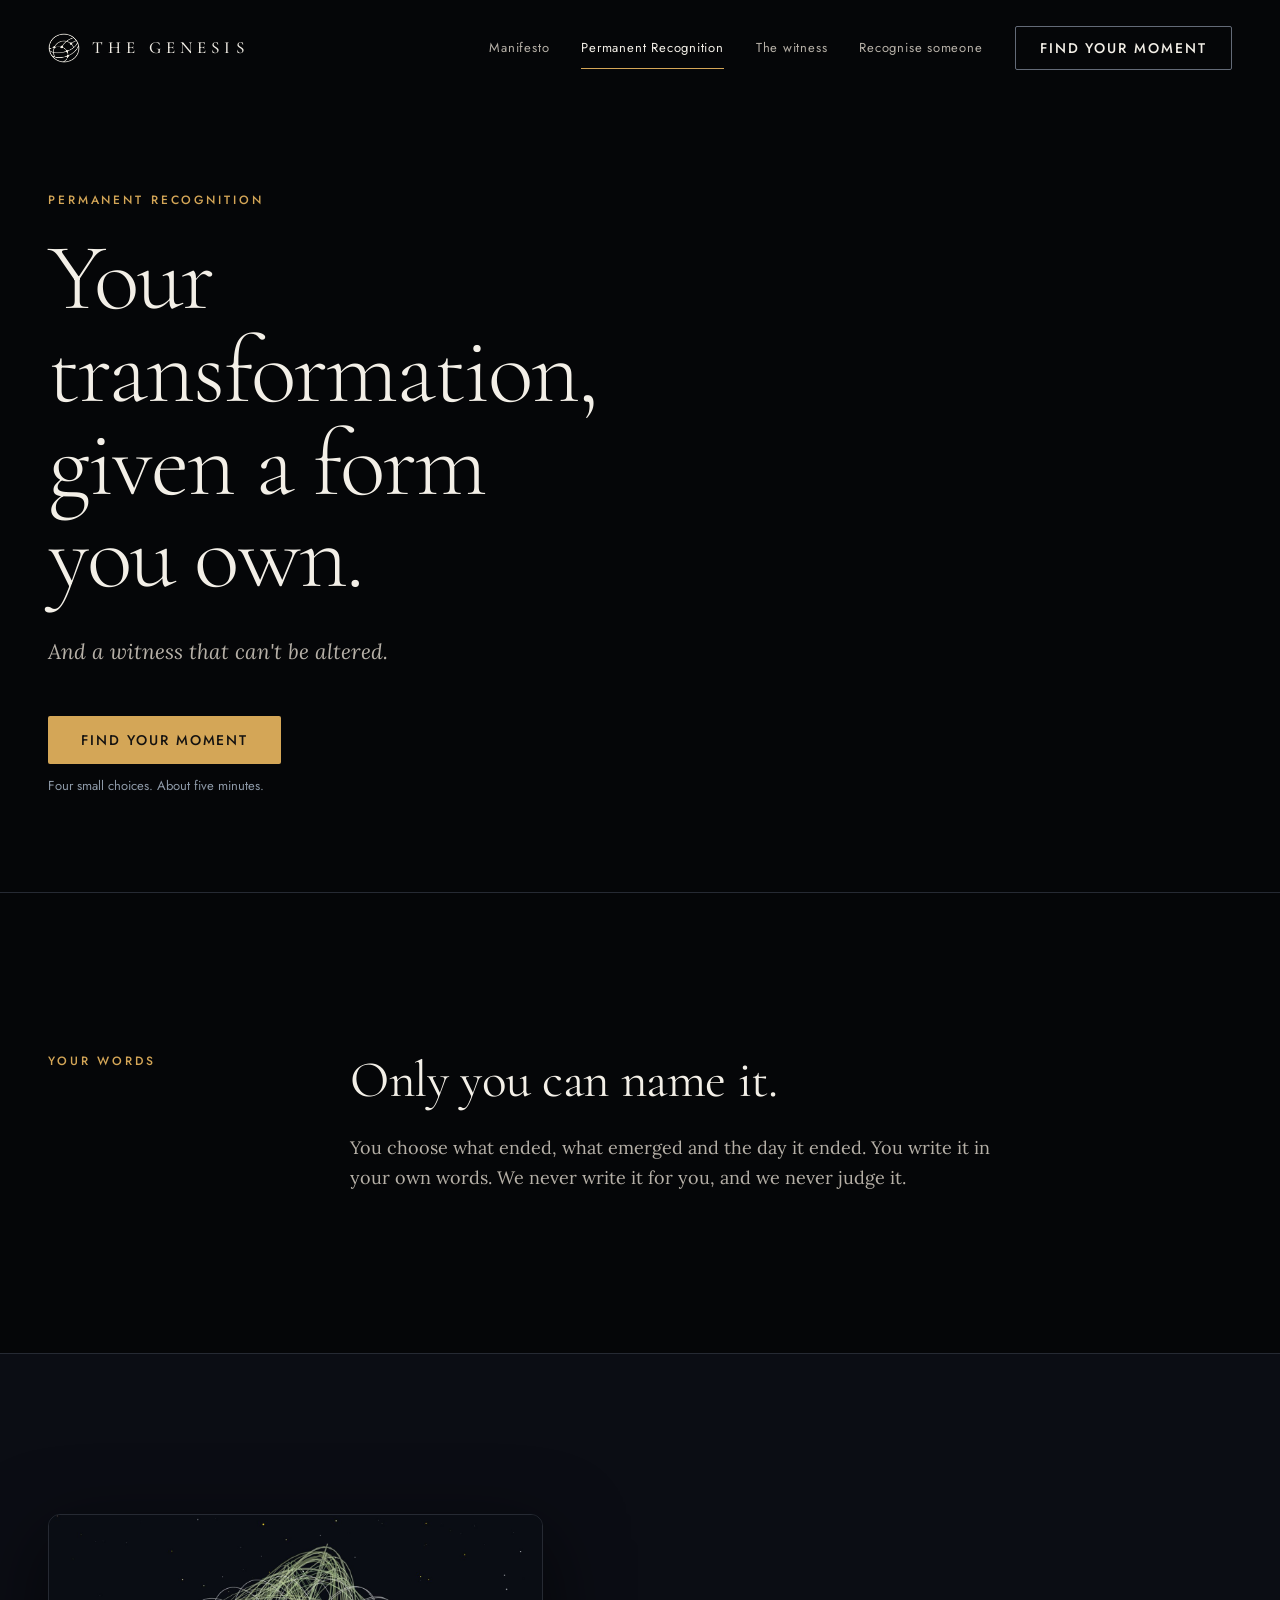
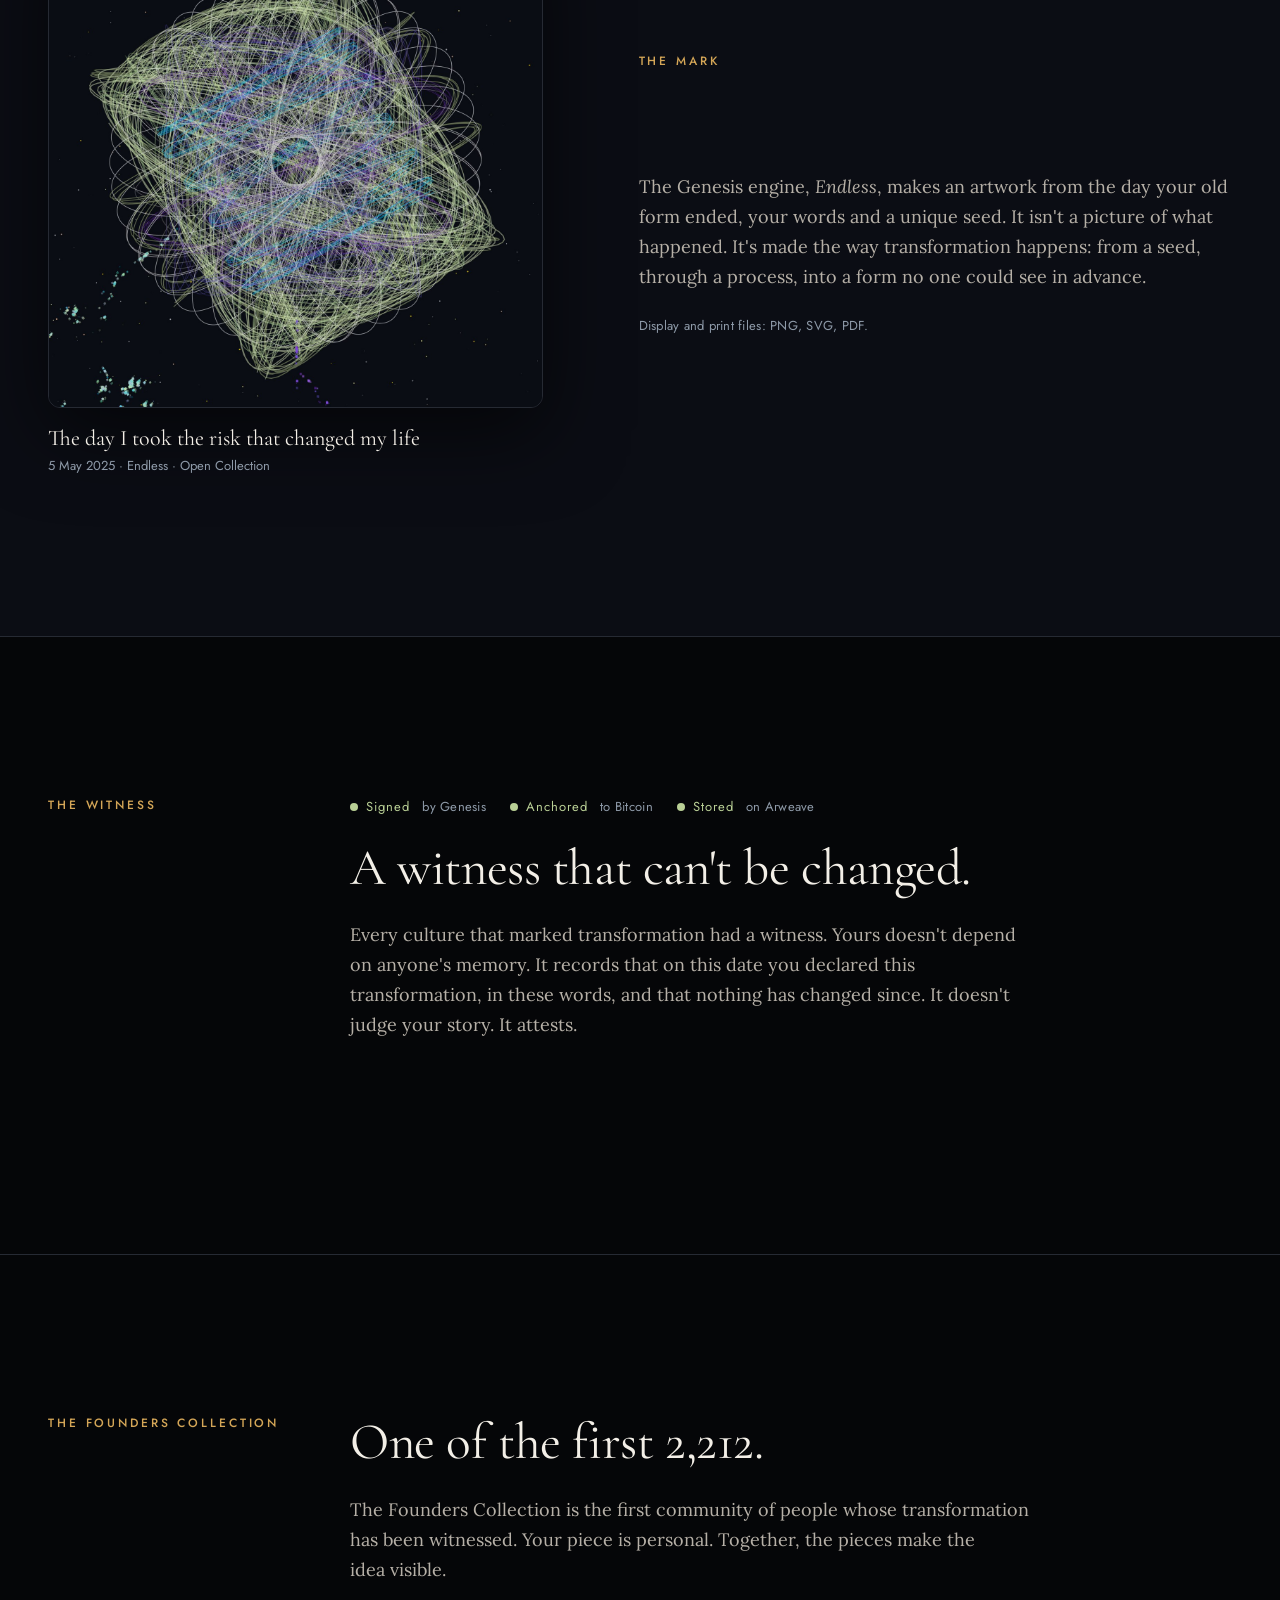
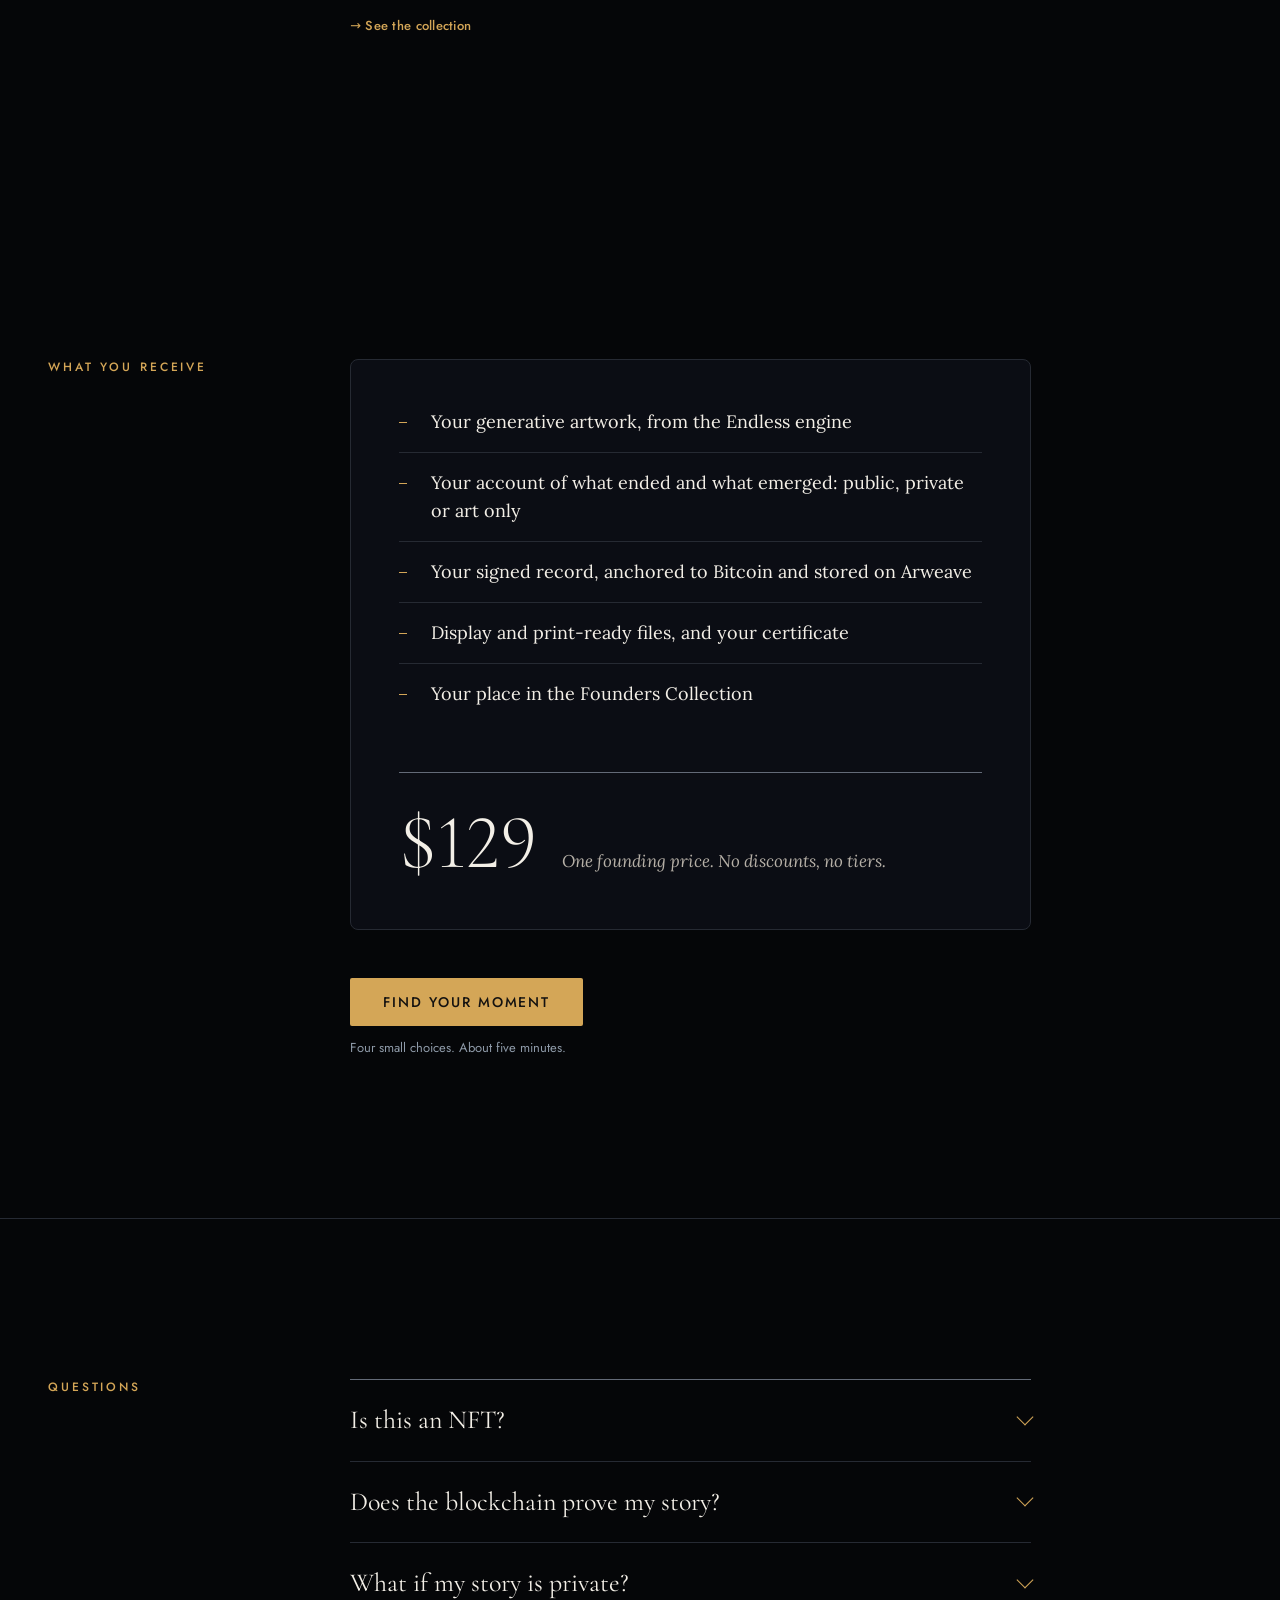
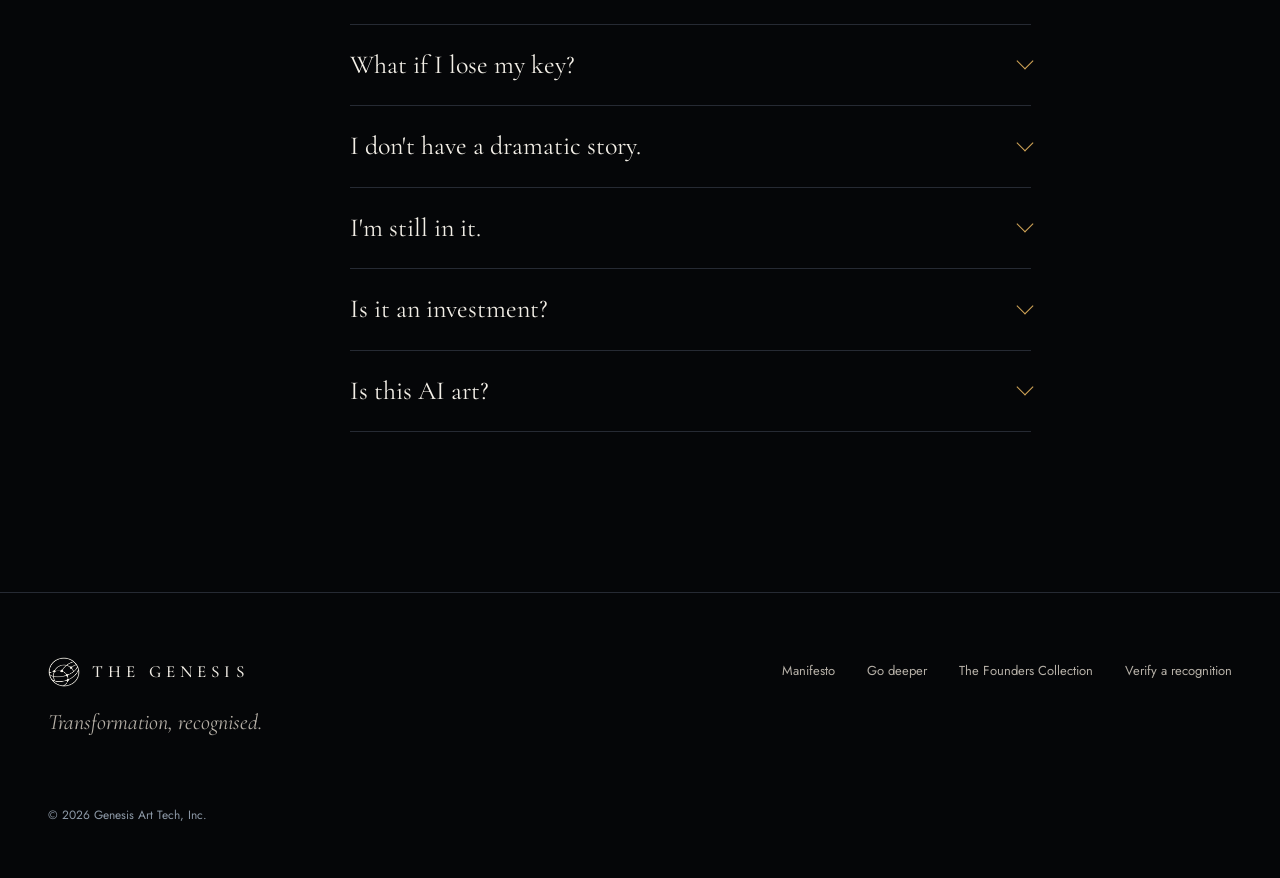
==== art-tech.html @ ff9ffb42 "Build THE GENESIS and Genesis Art Tech website Nine static pages on the existing design system: home" ====
<!doctype html>
<html lang="en-GB" data-theme="night">
<head>
<meta charset="utf-8">
<meta name="viewport" content="width=device-width, initial-scale=1">
<title>Permanent Recognition — Genesis Art Tech</title>
<meta name="description" content="Your transformation, given a form you own. And a witness that can't be altered.">
<link rel="icon" href="assets/genesis-emblem-brass.png">
<link rel="preconnect" href="https://fonts.googleapis.com">
<link rel="preconnect" href="https://fonts.gstatic.com" crossorigin>
<link rel="stylesheet" href="https://fonts.googleapis.com/css2?family=Cormorant+Garamond:ital,wght@0,300;0,400;0,500;1,300;1,400&amp;family=IBM+Plex+Mono:wght@400&amp;family=Jost:wght@400;500&amp;family=Lora:ital,wght@0,400;1,400&amp;display=swap">
<link rel="stylesheet" href="styles/tokens.css">
<link rel="stylesheet" href="styles/components.css">
<link rel="stylesheet" href="styles/site.css">
<script src="scripts/site.js" defer></script>
</head>
<body>
<a class="skip g-btn g-btn--quiet" href="#main">Skip to content</a>

<header class="site-head">
  <div class="wrap site-head__bar">
    <a class="brand" href="index.html" aria-label="THE GENESIS, home"><img class="g-emblem--light" src="assets/genesis-emblem-light.png" alt=""><img class="g-emblem--ink" src="assets/genesis-emblem-ink.png" alt=""><span>The Genesis</span></a>
    <button class="menu-btn" aria-expanded="false" aria-controls="nav"><span class="menu-btn__word">Menu</span><span class="menu-btn__lines" aria-hidden="true"></span></button>
    <nav class="nav" id="nav" aria-label="Main">
      <a class="nav__link" href="manifesto.html">Manifesto</a>
      <a class="nav__link" href="art-tech.html" aria-current="page">Permanent Recognition</a>
      <a class="nav__link" href="witness.html">The witness</a>
      <a class="nav__link" href="gift.html">Recognise someone</a>
      <a class="g-btn g-btn--quiet" href="begin.html">Find your moment</a>
    </nav>
  </div>
</header>

<main id="main">

  <section class="wrap page-open">
    <span class="g-eyebrow" data-reveal>Permanent Recognition</span>
    <h1 class="t-hero" style="max-width: 13ch; --d: 150ms" data-reveal>Your transformation, given a form you own.</h1>
    <p class="t-lede" data-reveal style="--d: 600ms">And a witness that can't be altered.</p>
    <div class="actions" data-reveal style="--d: 900ms">
      <div><a class="g-btn g-btn--primary" href="begin.html">Find your moment</a><span class="g-btn__note">Four small choices. About five minutes.</span></div>
    </div>
  </section>

  <!-- 1. Your words -->
  <section class="section--rule section--tall">
    <div class="wrap grid-12">
      <div class="col-label" data-reveal><span class="g-eyebrow">Your words</span></div>
      <div class="col-main-narrow stack" style="--stack: var(--space-5)">
        <h2 class="t-display-l" data-reveal>Only you can name it.</h2>
        <p class="t-body" data-reveal style="--d: 200ms">You choose what ended, what emerged and the day it ended. You write it in your own words. We never write it for you, and we never judge it.</p>
      </div>
    </div>
  </section>

  <!-- 2. The mark -->
  <section class="section--surface section--tall">
    <div class="wrap split">
      <figure class="g-art" data-reveal>
        <span class="g-art__frame"><img src="assets/endless-2620050a.jpg" width="1400" height="1400" loading="lazy" alt="Endless artwork for Recognition 2620050a: dense pale-green, cyan and violet filaments forming a rotated square around a small central ring"></span>
        <figcaption class="g-art__cap"><span class="g-art__title">The day I took the risk that changed my life</span>5 May 2025 · Endless · Open Collection</figcaption>
      </figure>
      <div class="stack" style="--stack: var(--space-5)">
        <span class="g-eyebrow" data-reveal>The mark</span>
        <h2 class="t-display-l" data-reveal>A seed becomes a form.</h2>
        <p class="t-body" data-reveal>The Genesis engine, <em>Endless</em>, makes an artwork from the day your old form ended, your words and a unique seed. It isn't a picture of what happened. It's made the way transformation happens: from a seed, through a process, into a form no one could see in advance.</p>
        <p class="t-caption" data-reveal>Display and print files: PNG, SVG, PDF.</p>
      </div>
    </div>
  </section>

  <!-- 3. The witness -->
  <section class="section--tall">
    <div class="wrap grid-12">
      <div class="col-label" data-reveal><span class="g-eyebrow">The witness</span></div>
      <div class="col-main-narrow stack" style="--stack: var(--space-5)">
        <div class="g-wstatus" role="list" data-reveal>
          <span class="g-wstatus__item" role="listitem">Signed<span class="g-wstatus__sub">by Genesis</span></span>
          <span class="g-wstatus__item" role="listitem">Anchored<span class="g-wstatus__sub">to Bitcoin</span></span>
          <span class="g-wstatus__item" role="listitem">Stored<span class="g-wstatus__sub">on Arweave</span></span>
        </div>
        <h2 class="t-display-l" data-reveal>A witness that can't be changed.</h2>
        <p class="t-body" data-reveal>Every culture that marked transformation had a witness. Yours doesn't depend on anyone's memory. It records that on this date you declared this transformation, in these words, and that nothing has changed since. It doesn't judge your story. It attests.</p>
        <p data-reveal><a class="g-btn g-btn--link" href="witness.html">How the witness works</a></p>
      </div>
    </div>
  </section>

  <!-- 4. The Founders Collection -->
  <section class="section--rule section--tall">
    <div class="wrap grid-12">
      <div class="col-label" data-reveal><span class="g-eyebrow">The Founders Collection</span></div>
      <div class="col-main-narrow stack" style="--stack: var(--space-5)">
        <h2 class="t-display-l" data-reveal>One of the first 2,212.</h2>
        <p class="t-body" data-reveal>The Founders Collection is the first community of people whose transformation has been witnessed. Your piece is personal. Together, the pieces make the idea visible.</p>
        <p data-reveal><a class="g-btn g-btn--link" href="collection.html">See the collection</a></p>
      </div>
    </div>
  </section>

  <!-- 5. What you receive -->
  <section class="section--tall" id="receive">
    <div class="wrap grid-12">
      <div class="col-label" data-reveal><span class="g-eyebrow">What you receive</span></div>
      <div class="col-main-narrow">
        <div class="receive" data-reveal>
          <ul>
            <li>Your generative artwork, from the Endless engine</li>
            <li>Your account of what ended and what emerged: public, private or art only</li>
            <li>Your signed record, anchored to Bitcoin and stored on Arweave</li>
            <li>Display and print-ready files, and your certificate</li>
            <li>Your place in the Founders Collection</li>
          </ul>
          <div class="price">
            <strong>$129</strong>
            <span>One founding price. No discounts, no tiers.</span>
          </div>
        </div>
        <div class="actions" style="margin-top: var(--space-7)" data-reveal>
          <div><a class="g-btn g-btn--primary" href="begin.html">Find your moment</a><span class="g-btn__note">Four small choices. About five minutes.</span></div>
        </div>
      </div>
    </div>
  </section>

  <!-- 6. Questions -->
  <section class="section--rule section--tall">
    <div class="wrap grid-12">
      <div class="col-label" data-reveal><span class="g-eyebrow">Questions</span></div>
      <div class="col-main-narrow faq" data-reveal>
        <details><summary>Is this an NFT?</summary><p>No. There's no token and nothing to trade. You own your artwork files and your record.</p></details>
        <details><summary>Does the blockchain prove my story?</summary><p>No. It proves that on this date you declared it, and that the record hasn't changed since. The story is yours.</p></details>
        <details><summary>What if my story is private?</summary><p>Keep it private. It's encrypted in your browser and only you hold the key. Or choose art only: share the form, keep the story.</p></details>
        <details><summary>What if I lose my key?</summary><p>We can't recover a private story. Keep your key safe.</p></details>
        <details><summary>I don't have a dramatic story.</summary><p>Most transformations are quiet: a decision, a conversation, letting go of a belief. Something just has to have ended.</p></details>
        <details><summary>I'm still in it.</summary><p>Then it may not be time yet. Genesis recognises what has already happened. Come back when you can see it.</p></details>
        <details><summary>Is it an investment?</summary><p>We make no investment claims. Its value is what it means to you.</p></details>
        <details><summary>Is this AI art?</summary><p>It's generated by the Genesis engine from your date, your words and a unique seed.</p></details>
      </div>
    </div>
  </section>

</main>

<footer class="site-foot">
  <div class="wrap">
    <div class="site-foot__top">
      <div>
        <a class="brand" href="index.html" aria-label="THE GENESIS, home"><img class="g-emblem--light" src="assets/genesis-emblem-light.png" alt=""><img class="g-emblem--ink" src="assets/genesis-emblem-ink.png" alt=""><span>The Genesis</span></a>
        <p class="site-foot__sig">Transformation, recognised.</p>
      </div>
      <nav class="site-foot__nav" aria-label="Footer">
        <a href="manifesto.html">Manifesto</a>
        <a href="deeper.html">Go deeper</a>
        <a href="collection.html">The Founders Collection</a>
        <a href="verify.html">Verify a recognition</a>
      </nav>
    </div>
    <p class="site-foot__legal">© 2026 Genesis Art Tech, Inc.</p>
  </div>
</footer>
</body>
</html>
---- styles/tokens.css ----
/* THE GENESIS — generated from tokens.json */
:root, [data-theme="night"] {
  --ground: #050608;
  --surface: #0B0D14;
  --surface-raised: #11151E;
  --ink: #F3EFE7;
  --ink-muted: #B6B0A7;
  --ink-faint: #8E9AA8;
  --brass: #D4A657;
  --brass-fill: #D4A657;
  --on-brass: #141210;
  --hairline: #262A33;
  --hairline-strong: #636A77;
  --focus: var(--brass);
  --witness-valid: #B9CF95;
  --witness-pending: #B6B0A7;
  --art-ground: #0A0D14;
  --art-verdant: #B9CF95;
  --art-cyan: #5FB4C9;
  --art-violet: #8C7FD6;
  --shadow-art: 0 24px 80px rgba(0, 0, 0, 0.6);
}
[data-theme="vellum"] {
  --ground: #F6F1E7;
  --surface: #FFFFFF;
  --surface-raised: #EFE7D8;
  --ink: #141210;
  --ink-muted: #5E574D;
  --ink-faint: #6B645A;
  --brass: #7A5C26;
  --brass-fill: #B88A42;
  --on-brass: #141210;
  --hairline: #E3D9C6;
  --hairline-strong: #877758;
  --focus: var(--brass);
  --witness-valid: #2F6B50;
  --witness-pending: #5E574D;
  --art-ground: #0A0D14;
  --art-verdant: #B9CF95;
  --art-cyan: #5FB4C9;
  --art-violet: #8C7FD6;
  --shadow-art: 0 24px 60px rgba(20, 18, 16, 0.22);
}
:root {
  --space-1: 4px;
  --space-2: 8px;
  --space-3: 12px;
  --space-4: 16px;
  --space-5: 24px;
  --space-6: 32px;
  --space-7: 48px;
  --space-8: 64px;
  --space-9: 96px;
  --space-10: 160px;
  --radius-xs: 2px;
  --radius-sm: 4px;
  --radius-md: 8px;
  --radius-lg: 12px;
  --radius-xl: 24px;
  --measure-turn: 18ch;
  --measure-text: 62ch;
  --font-display: "Cormorant Garamond", "Cormorant", Georgia, serif;
  --font-serif: Lora, Georgia, "Times New Roman", serif;
  --font-label: Jost, "Futura", "Century Gothic", system-ui, sans-serif;
  --font-mono: "IBM Plex Mono", ui-monospace, Menlo, Consolas, monospace;
}
.turn { font-family: var(--font-display); font-size: 64px; line-height: 68px; font-weight: 300; letter-spacing: -0.01em; }
.display-l { font-family: var(--font-display); font-size: 48px; line-height: 54px; font-weight: 400; }
.display-m { font-family: var(--font-display); font-size: 34px; line-height: 40px; font-weight: 400; }
.display-italic { font-family: var(--font-display); font-size: 28px; line-height: 36px; font-weight: 400; font-style: italic; }
.wordmark { font-family: var(--font-display); font-size: 28px; line-height: 32px; font-weight: 500; letter-spacing: 0.32em; }
.lede { font-family: var(--font-serif); font-size: 21px; line-height: 33px; font-weight: 400; font-style: italic; }
.body { font-family: var(--font-serif); font-size: 18px; line-height: 30px; font-weight: 400; }
.body-s { font-family: var(--font-serif); font-size: 15px; line-height: 24px; font-weight: 400; }
.eyebrow { font-family: var(--font-label); font-size: 12px; line-height: 16px; font-weight: 500; letter-spacing: 0.24em; }
.button { font-family: var(--font-label); font-size: 14px; line-height: 20px; font-weight: 500; letter-spacing: 0.14em; }
.caption { font-family: var(--font-label); font-size: 13px; line-height: 20px; font-weight: 400; letter-spacing: 0.02em; }
.record { font-family: var(--font-mono); font-size: 13px; line-height: 20px; font-weight: 400; }
---- styles/components.css ----
/* THE GENESIS components — every value comes from tokens.css */
body { margin: 0; background: var(--ground); color: var(--ink); font-family: var(--font-serif); }
.g-root { background: var(--ground); color: var(--ink); padding: var(--space-5); box-sizing: border-box; }
.g-root *, .g-root *::before, .g-root *::after { box-sizing: border-box; }
.g-root :focus-visible { outline: 2px solid var(--focus); outline-offset: 3px; }

/* Wordmark lockup */
.g-wordmark { display: inline-flex; flex-direction: column; align-items: center; gap: var(--space-4); color: var(--ink); text-decoration: none; }
.g-wordmark__name { font-family: var(--font-display); font-weight: 500; font-size: 28px; line-height: 32px; letter-spacing: 0.32em; text-transform: uppercase; margin-right: -0.32em; }
.g-wordmark__line { font-family: var(--font-label); font-size: 12px; line-height: 16px; letter-spacing: 0.24em; text-transform: uppercase; color: var(--ink-muted); }
.g-wordmark--inline { flex-direction: row; gap: var(--space-3); }
.g-wordmark--inline .g-wordmark__name { font-size: 18px; line-height: 24px; letter-spacing: 0.28em; }
.g-emblem { display: block; height: 72px; width: auto; }
.g-wordmark--inline .g-emblem { height: 28px; }
.g-emblem--ink { display: none; }
[data-theme="vellum"] .g-emblem--light { display: none; }
[data-theme="vellum"] .g-emblem--ink { display: block; }

/* Eyebrow */
.g-eyebrow { display: block; font-family: var(--font-label); font-weight: 500; font-size: 12px; line-height: 16px; letter-spacing: 0.24em; text-transform: uppercase; color: var(--brass); margin: 0 0 var(--space-2); }
.g-rule { display: block; width: 48px; height: 1px; border: 0; background: var(--brass); margin: var(--space-5) 0; }

/* Button */
.g-btn { display: inline-flex; align-items: center; justify-content: center; min-height: 48px; padding: 0 var(--space-6); border-radius: var(--radius-xs); font-family: var(--font-label); font-weight: 500; font-size: 14px; line-height: 20px; letter-spacing: 0.14em; text-transform: uppercase; text-decoration: none; cursor: pointer; border: 1px solid transparent; transition: background-color .3s ease-out, color .3s ease-out; }
.g-btn--primary { background: var(--brass-fill); color: var(--on-brass); }
.g-btn--primary:hover { background: var(--ink); color: var(--ground); }
.g-btn--quiet { background: transparent; color: var(--ink); border-color: var(--hairline-strong); }
.g-btn--quiet:hover { background: var(--surface-raised); }
.g-btn--link { background: none; border: 0; padding: 0; min-height: 0; color: var(--brass); letter-spacing: 0.02em; text-transform: none; font-family: var(--font-label); font-size: 13px; }
.g-btn--link::before { content: "\2192\00a0"; }
.g-btn[disabled] { opacity: .45; cursor: default; }
.g-btn__note { display: block; margin-top: var(--space-3); font-family: var(--font-label); font-size: 13px; line-height: 20px; color: var(--ink-faint); }

/* Turn screen */
.g-turn { padding: var(--space-9) 0; max-width: 960px; }
.g-turn__line { font-family: var(--font-display); font-weight: 300; font-size: 64px; line-height: 68px; letter-spacing: -0.01em; max-width: var(--measure-turn); margin: 0; color: var(--ink); }
.g-turn__line--soft { color: var(--ink-muted); }
.g-turn__lede { font-family: var(--font-serif); font-style: italic; font-size: 21px; line-height: 33px; color: var(--ink-muted); margin: var(--space-5) 0 0; max-width: var(--measure-text); }
.g-turn__deeper { margin-top: var(--space-6); }
@media (max-width: 640px) { .g-turn__line { font-size: 40px; line-height: 44px; } .g-turn { padding: var(--space-8) 0; } }

/* Choice chip */
.g-chips { display: flex; flex-wrap: wrap; gap: var(--space-3); }
.g-chip { display: inline-flex; align-items: center; min-height: 48px; padding: var(--space-3) var(--space-5); border: 1px solid var(--hairline-strong); border-radius: var(--radius-xs); background: var(--surface); color: var(--ink); font-family: var(--font-serif); font-size: 17px; line-height: 24px; cursor: pointer; text-align: left; transition: background-color .3s ease-out, border-color .3s ease-out; }
.g-chip:hover { background: var(--surface-raised); }
.g-chip[aria-pressed="true"] { border-color: var(--brass); background: var(--surface-raised); box-shadow: inset 0 0 0 1px var(--brass); }
.g-chip[aria-pressed="true"]::before { content: ""; width: 8px; height: 8px; border-radius: 50%; background: var(--brass); margin-right: var(--space-3); flex: none; }

/* Artwork frame */
.g-art { margin: 0; display: inline-block; }
.g-art__frame { display: block; background: var(--art-ground); border-radius: var(--radius-lg); box-shadow: var(--shadow-art); overflow: hidden; border: 1px solid var(--hairline); }
.g-art__frame img { display: block; width: 100%; height: auto; }
.g-art__cap { margin-top: var(--space-4); font-family: var(--font-label); font-size: 13px; line-height: 20px; color: var(--ink-faint); }
.g-art__title { display: block; font-family: var(--font-display); font-size: 22px; line-height: 28px; color: var(--ink); margin-bottom: var(--space-1); }

/* Recognition share card (always night) */
.g-rcard { width: 360px; padding: var(--space-6) var(--space-5); border: 1px solid var(--brass); border-radius: var(--radius-xl); background: var(--ground); color: var(--ink); text-align: center; }
.g-rcard__title { font-family: var(--font-display); font-size: 30px; line-height: 34px; font-weight: 400; margin: var(--space-2) 0 var(--space-3); }
.g-rcard__date { display: flex; align-items: center; gap: var(--space-3); justify-content: center; font-family: var(--font-label); font-size: 13px; letter-spacing: 0.2em; text-transform: uppercase; color: var(--brass); }
.g-rcard__date::before, .g-rcard__date::after { content: ""; width: 40px; height: 1px; background: var(--brass); }
.g-rcard .g-art__frame { margin: var(--space-5) auto var(--space-4); width: 240px; }
.g-rcard__note { font-family: var(--font-serif); font-style: italic; font-size: 15px; line-height: 22px; color: var(--ink-muted); margin: 0 0 var(--space-5); }
.g-rcard__sig { font-family: var(--font-display); font-weight: 500; font-size: 15px; letter-spacing: 0.32em; text-transform: uppercase; }
.g-rcard__line { font-family: var(--font-label); font-size: 11px; letter-spacing: 0.18em; text-transform: uppercase; color: var(--ink-faint); margin-top: var(--space-1); }

/* Witness status */
.g-wstatus { display: flex; flex-wrap: wrap; gap: var(--space-5); font-family: var(--font-label); font-size: 13px; line-height: 20px; letter-spacing: 0.08em; }
.g-wstatus__item { display: inline-flex; align-items: center; gap: var(--space-2); color: var(--witness-valid); }
.g-wstatus__item::before { content: ""; width: 8px; height: 8px; border-radius: 50%; background: currentColor; }
.g-wstatus__item--pending { color: var(--witness-pending); }
.g-wstatus__item--pending::before { background: transparent; box-shadow: inset 0 0 0 1.5px currentColor; }
.g-wstatus__sub { color: var(--ink-faint); letter-spacing: 0.02em; margin-left: var(--space-1); }

/* Witness record */
.g-wrecord { background: var(--surface); border: 1px solid var(--hairline); border-radius: var(--radius-md); padding: var(--space-5); max-width: 640px; }
.g-wrecord__row { display: grid; grid-template-columns: 180px 1fr; gap: var(--space-3); padding: var(--space-3) 0; border-top: 1px solid var(--hairline); }
.g-wrecord__row:first-of-type { border-top: 0; }
.g-wrecord dt { font-family: var(--font-label); font-size: 12px; line-height: 20px; letter-spacing: 0.16em; text-transform: uppercase; color: var(--ink-faint); }
.g-wrecord dd { margin: 0; font-family: var(--font-serif); font-size: 15px; line-height: 22px; color: var(--ink); }
.g-wrecord dd.g-mono { font-family: var(--font-mono); font-size: 13px; line-height: 20px; word-break: break-all; color: var(--ink-muted); }
.g-wrecord__foot { margin: var(--space-4) 0 0; font-family: var(--font-label); font-size: 13px; line-height: 20px; color: var(--ink-faint); }
@media (max-width: 560px) { .g-wrecord__row { grid-template-columns: 1fr; gap: var(--space-1); } }

/* Go-deeper card */
.g-deeper { background: var(--surface); border: 1px solid var(--hairline); border-radius: var(--radius-md); padding: var(--space-5); max-width: 420px; }
.g-deeper__num { font-family: var(--font-display); font-size: 28px; line-height: 32px; color: var(--brass); }
.g-deeper__title { font-family: var(--font-display); font-weight: 500; font-size: 26px; line-height: 32px; margin: var(--space-2) 0 var(--space-3); color: var(--ink); }
.g-deeper__body { font-family: var(--font-serif); font-size: 15px; line-height: 24px; color: var(--ink-muted); margin: 0; }
.g-deeper__src { margin: var(--space-4) 0 0; padding-top: var(--space-3); border-top: 1px solid var(--hairline); font-family: var(--font-label); font-size: 12px; line-height: 18px; letter-spacing: 0.04em; color: var(--ink-faint); }

@media (prefers-reduced-motion: reduce) { .g-root * { transition: none !important; animation: none !important; } }
---- styles/site.css ----
/* THE GENESIS — page layout shared by every page. Values come from tokens.css. */

:root {
  --wrap: 1280px;
  --gutter: var(--space-7);
  --fs-hero: clamp(46px, 7.4vw, 112px);
  --fs-turn: clamp(38px, 5vw, 72px);
  --fs-display-l: clamp(34px, 4vw, 56px);
  --fs-display-m: clamp(26px, 2.8vw, 38px);
  --ease-out: cubic-bezier(0.16, 1, 0.3, 1);
  --fade: 800ms;
  --scene: 600ms;
}
@media (max-width: 760px) { :root { --gutter: var(--space-4); } }

*, *::before, *::after { box-sizing: border-box; }
html { -webkit-text-size-adjust: 100%; scrollbar-color: var(--hairline-strong) var(--ground); }
body {
  margin: 0; min-height: 100dvh; overflow-x: hidden;
  background: var(--ground); color: var(--ink);
  font-family: var(--font-serif); font-size: 18px; line-height: 30px;
  -webkit-font-smoothing: antialiased; text-rendering: optimizeLegibility;
  transition: background-color var(--scene) ease-out, color var(--scene) ease-out;
}
::selection { background: var(--brass-fill); color: var(--on-brass); }
img { max-width: 100%; }
a { color: var(--brass); text-underline-offset: 0.2em; text-decoration-thickness: 1px; }
a:hover { color: var(--ink); }
:focus-visible { outline: 2px solid var(--focus); outline-offset: 3px; }
h1, h2, h3, p { margin: 0; }
h1, h2, h3, .balance { text-wrap: balance; }
p { text-wrap: pretty; }

.skip { position: absolute; left: var(--space-4); top: -100px; z-index: 30; }
.skip:focus { top: var(--space-4); }
.wrap { max-width: var(--wrap); margin: 0 auto; padding-inline: var(--gutter); }
.visually-hidden { position: absolute; width: 1px; height: 1px; overflow: hidden; clip: rect(0 0 0 0); white-space: nowrap; }

/* ---------- Type ---------- */
.t-hero { font-family: var(--font-display); font-weight: 300; font-size: var(--fs-hero); line-height: 0.98; letter-spacing: -0.02em; }
.t-turn { font-family: var(--font-display); font-weight: 300; font-size: var(--fs-turn); line-height: 1.04; letter-spacing: -0.012em; }
.t-display-l { font-family: var(--font-display); font-weight: 400; font-size: var(--fs-display-l); line-height: 1.08; letter-spacing: -0.008em; }
.t-display-m { font-family: var(--font-display); font-weight: 400; font-size: var(--fs-display-m); line-height: 1.18; }
.t-italic { font-style: italic; }
.t-lede { font-family: var(--font-serif); font-style: italic; font-size: 21px; line-height: 33px; color: var(--ink-muted); }
.t-body { font-size: 18px; line-height: 30px; color: var(--ink-muted); max-width: var(--measure-text); }
.t-body-s { font-size: 15px; line-height: 24px; color: var(--ink-muted); }
.t-caption { font-family: var(--font-label); font-size: 13px; line-height: 20px; letter-spacing: 0.02em; color: var(--ink-faint); }
.t-muted { color: var(--ink-muted); }
.t-faint { color: var(--ink-faint); }
.t-brass { color: var(--brass); }
.t-numeral { font-family: var(--font-display); font-size: 56px; line-height: 1; color: var(--brass); font-feature-settings: "lnum"; }
.measure-turn { max-width: 17ch; }
.measure-text { max-width: var(--measure-text); }
.stack > * + * { margin-top: var(--stack, var(--space-5)); }

/* ---------- Header ---------- */
.site-head { position: relative; z-index: 20; }
.site-head__bar { display: flex; align-items: center; justify-content: space-between; gap: var(--space-5); min-height: 96px; }
.brand { display: inline-flex; align-items: center; gap: var(--space-3); color: var(--ink); text-decoration: none; }
.brand img { height: 30px; width: auto; display: block; }
.brand span { font-family: var(--font-display); font-weight: 500; font-size: 17px; letter-spacing: 0.3em; text-transform: uppercase; }
.brand .g-emblem--ink { display: none; }
[data-theme="vellum"] .brand .g-emblem--light { display: none; }
[data-theme="vellum"] .brand .g-emblem--ink { display: block; }
.nav { display: flex; align-items: center; gap: var(--space-6); }
.nav__link { position: relative; white-space: nowrap; font-family: var(--font-label); font-size: 13px; letter-spacing: 0.06em; color: var(--ink-muted); text-decoration: none; padding-block: var(--space-2); }
.nav__link::after { content: ""; position: absolute; left: 0; right: 0; bottom: 2px; height: 1px; background: var(--brass); transform: scaleX(0); transform-origin: left; transition: transform 500ms var(--ease-out); }
.nav__link:hover { color: var(--ink); }
.nav__link:hover::after, .nav__link[aria-current="page"]::after { transform: scaleX(1); }
.nav__link[aria-current="page"] { color: var(--ink); }
.nav .g-btn { min-height: 44px; padding: 0 var(--space-5); white-space: nowrap; }
.menu-btn { display: none; align-items: center; gap: var(--space-3); min-height: 44px; padding: 0 var(--space-2); background: none; border: 0; color: var(--ink); font-family: var(--font-label); font-size: 12px; letter-spacing: 0.24em; text-transform: uppercase; cursor: pointer; }
.menu-btn__lines { position: relative; width: 22px; height: 9px; }
.menu-btn__lines::before, .menu-btn__lines::after { content: ""; position: absolute; left: 0; right: 0; height: 1px; background: currentColor; transition: transform 500ms var(--ease-out), top 500ms var(--ease-out); }
.menu-btn__lines::before { top: 0; }
.menu-btn__lines::after { top: 8px; }
.menu-open .menu-btn__lines::before { top: 4px; transform: rotate(45deg); }
.menu-open .menu-btn__lines::after { top: 4px; transform: rotate(-45deg); }

@media (max-width: 1100px) {
  .menu-btn { display: inline-flex; }
  .nav {
    position: fixed; inset: 0; z-index: -1; flex-direction: column; align-items: flex-start; justify-content: center; gap: var(--space-5);
    padding: var(--space-9) var(--gutter); background: var(--ground);
    opacity: 0; visibility: hidden; transition: opacity 500ms var(--ease-out), visibility 0s linear 500ms;
  }
  .menu-open .nav { opacity: 1; visibility: visible; transition: opacity 500ms var(--ease-out); }
  .nav__link { font-family: var(--font-display); font-size: clamp(30px, 8vw, 40px); line-height: 1.1; letter-spacing: 0; color: var(--ink); white-space: normal; }
  .nav > * { opacity: 0; transform: translateY(12px); transition: opacity 600ms var(--ease-out), transform 600ms var(--ease-out); }
  .menu-open .nav > * { opacity: 1; transform: none; }
  .menu-open .nav > :nth-child(2) { transition-delay: 60ms; }
  .menu-open .nav > :nth-child(3) { transition-delay: 120ms; }
  .menu-open .nav > :nth-child(4) { transition-delay: 180ms; }
  .menu-open .nav > :nth-child(5) { transition-delay: 240ms; }
  .nav .g-btn { margin-top: var(--space-5); }
  .menu-open { overflow: hidden; }
}

/* ---------- Footer ---------- */
.site-foot { border-top: 1px solid var(--hairline); padding-block: var(--space-8) var(--space-7); }
.site-foot__top { display: flex; flex-wrap: wrap; justify-content: space-between; gap: var(--space-7); }
.site-foot__sig { font-family: var(--font-display); font-style: italic; font-size: 22px; line-height: 28px; color: var(--ink-muted); margin-top: var(--space-3); }
.site-foot__nav { display: flex; flex-wrap: wrap; gap: var(--space-3) var(--space-6); align-items: flex-start; }
.site-foot__nav a { font-family: var(--font-label); font-size: 13px; line-height: 20px; color: var(--ink-muted); text-decoration: none; padding-block: var(--space-1); }
.site-foot__nav a:hover { color: var(--ink); }
.site-foot__legal { margin-top: var(--space-8); font-family: var(--font-label); font-size: 12px; color: var(--ink-faint); }

/* ---------- Sections ---------- */
.section { padding-block: var(--space-9); }
.section--rule { border-top: 1px solid var(--hairline); }
.section--surface { background: var(--surface); border-block: 1px solid var(--hairline); }
.section--tall { padding-block: var(--space-10); }
@media (max-width: 760px) { .section { padding-block: var(--space-8); } .section--tall { padding-block: var(--space-9); } }

.grid-12 { display: grid; grid-template-columns: repeat(12, minmax(0, 1fr)); column-gap: var(--space-5); }
.col-label { grid-column: 1 / span 3; }
.col-main { grid-column: 4 / span 9; min-width: 0; }
.col-main-narrow { grid-column: 4 / span 7; min-width: 0; }
@media (max-width: 860px) {
  .grid-12 { grid-template-columns: minmax(0, 1fr); row-gap: var(--space-5); }
  .col-label, .col-main, .col-main-narrow { grid-column: 1; }
}

.split { display: grid; grid-template-columns: minmax(0, 5fr) minmax(0, 6fr); gap: var(--space-9); align-items: center; }
.split--flip > :first-child { order: 2; }
@media (max-width: 900px) { .split { grid-template-columns: minmax(0, 1fr); gap: var(--space-7); } .split--flip > :first-child { order: 0; } }

/* Page opening for inner pages */
.page-open { padding-block: var(--space-9) var(--space-9); min-height: min(78dvh, 760px); display: flex; flex-direction: column; justify-content: center; }
.page-open .g-eyebrow { margin-bottom: var(--space-5); }
.page-open .t-lede { margin-top: var(--space-6); max-width: 40ch; }
.page-open .actions { margin-top: var(--space-7); }

.actions { display: flex; flex-wrap: wrap; align-items: flex-start; gap: var(--space-3); }

/* ---------- Home: the opening and the turns ---------- */
.opening { min-height: calc(100dvh - 96px); display: flex; flex-direction: column; justify-content: center; padding-block: var(--space-8) var(--space-9); }
.opening h1 { max-width: 12ch; }
.opening__answer { margin-top: var(--space-6); font-family: var(--font-display); font-weight: 300; font-style: italic; font-size: clamp(32px, 4.4vw, 64px); line-height: 1.06; color: var(--ink-muted); max-width: 16ch; }
.opening__cue { display: flex; align-items: center; gap: var(--space-4); margin-top: var(--space-9); }
.opening__cue span:first-child { width: 1px; height: 56px; background: var(--brass); transform-origin: top; }
.js .opening__cue span:first-child { animation: cue 2.8s var(--ease-out) 2.4s infinite; }
@keyframes cue { 0% { transform: scaleY(0); } 45% { transform: scaleY(1); transform-origin: top; } 55% { transform-origin: bottom; } 100% { transform: scaleY(0); transform-origin: bottom; } }

.turn { min-height: 86dvh; display: grid; align-items: center; padding-block: var(--space-9); }
.turn__label { align-self: start; padding-top: var(--space-2); }
.turn__label .g-eyebrow { margin-top: var(--space-3); }
.turn__lede { margin-top: var(--space-6); }
.turn__deeper { margin-top: var(--space-6); }
.turn__after { margin-top: var(--space-10); max-width: 26ch; color: var(--ink-muted); }
@media (max-width: 860px) { .turn { min-height: 0; padding-block: var(--space-9); } }

.between { min-height: 70dvh; display: grid; align-items: center; }
.between p { font-family: var(--font-display); font-weight: 400; font-size: var(--fs-display-l); line-height: 1.15; max-width: 24ch; }
.between .fades { color: var(--ink-faint); }

.marks { display: grid; grid-template-columns: repeat(3, minmax(0, 1fr)); border-top: 1px solid var(--hairline-strong); margin-top: var(--space-8); }
.marks > div { padding: var(--space-6) var(--space-6) 0 0; }
.marks > div + div { padding-left: var(--space-6); border-left: 1px solid var(--hairline); }
.marks h3 { font-family: var(--font-display); font-weight: 400; font-size: 40px; line-height: 1.05; }
.marks p { margin-top: var(--space-3); font-size: 16px; line-height: 26px; color: var(--ink-muted); max-width: 28ch; }
@media (max-width: 760px) {
  .marks { grid-template-columns: minmax(0, 1fr); }
  .marks > div + div { padding-left: 0; border-left: 0; border-top: 1px solid var(--hairline); margin-top: var(--space-6); }
}
.insight-close { display: flex; flex-wrap: wrap; align-items: baseline; justify-content: space-between; gap: var(--space-5); margin-top: var(--space-8); }
.insight-close p { font-family: var(--font-display); font-style: italic; font-size: clamp(28px, 3vw, 42px); line-height: 1.15; color: var(--brass); max-width: 24ch; }

.word { font-family: var(--font-display); font-weight: 300; font-style: italic; font-size: clamp(56px, 9vw, 136px); line-height: 0.95; letter-spacing: -0.02em; margin-top: var(--space-5); }
.word-pair { display: flex; flex-wrap: wrap; gap: var(--space-7); margin-top: var(--space-7); padding-top: var(--space-5); border-top: 1px solid var(--hairline); max-width: 640px; }
.word-pair span { display: block; }
.word-pair .w { font-family: var(--font-display); font-style: italic; font-size: 28px; line-height: 1.2; color: var(--ink); }
.word-pair .l { margin-top: var(--space-1); font-family: var(--font-label); font-size: 12px; letter-spacing: 0.2em; text-transform: uppercase; color: var(--ink-faint); }

.handoff { min-height: 92dvh; display: flex; flex-direction: column; align-items: center; justify-content: center; text-align: center; gap: var(--space-7); padding-block: var(--space-9); }
.handoff img { width: 88px; height: auto; display: block; }
.handoff .g-btn--primary { min-height: 56px; padding: 0 var(--space-7); }

/* The thread: one brass line drawn down the page as you scroll the turns */
.thread { display: none; }
@supports (animation-timeline: scroll()) {
  .thread { display: block; position: fixed; left: calc(var(--space-5) - 1px); top: 0; bottom: 0; width: 1px; background: var(--brass); transform-origin: top; transform: scaleY(0); pointer-events: none; z-index: 5; opacity: 0.7; animation: thread linear both; animation-timeline: scroll(root); }
  @keyframes thread { to { transform: scaleY(1); } }
  @media (max-width: 760px) { .thread { left: var(--space-2); } }
}

/* ---------- Artwork ---------- */
.art-hold { position: relative; }
.art-hold .g-art { display: block; width: 100%; }
.g-art__frame img { aspect-ratio: 1; object-fit: cover; }

/* ---------- Offering blocks ---------- */
.receive { background: var(--surface); border: 1px solid var(--hairline); border-radius: var(--radius-md); padding: var(--space-7); }
.receive ul { list-style: none; margin: 0; padding: 0; }
.receive li { display: grid; grid-template-columns: var(--space-6) 1fr; padding-block: var(--space-4); border-top: 1px solid var(--hairline); font-size: 18px; line-height: 28px; }
.receive li:first-child { border-top: 0; padding-top: 0; }
.receive li::before { content: ""; width: 8px; height: 1px; margin-top: 14px; background: var(--brass); }
.price { display: flex; flex-wrap: wrap; align-items: baseline; gap: var(--space-3) var(--space-5); margin-top: var(--space-7); padding-top: var(--space-6); border-top: 1px solid var(--hairline-strong); }
.price strong { font-family: var(--font-display); font-weight: 300; font-size: clamp(56px, 6vw, 84px); line-height: 1; font-feature-settings: "lnum"; }
.price span { font-family: var(--font-serif); font-style: italic; font-size: 17px; color: var(--ink-muted); }
@media (max-width: 760px) { .receive { padding: var(--space-5); } }

.faq { border-top: 1px solid var(--hairline-strong); }
.faq details { border-bottom: 1px solid var(--hairline); }
.faq summary { display: flex; justify-content: space-between; align-items: center; gap: var(--space-5); padding-block: var(--space-5); cursor: pointer; list-style: none; font-family: var(--font-display); font-size: 26px; line-height: 1.25; }
.faq summary::-webkit-details-marker { display: none; }
.faq summary::after { content: ""; flex: none; width: 12px; height: 12px; border-right: 1px solid var(--brass); border-bottom: 1px solid var(--brass); transform: translateY(-4px) rotate(45deg); transition: transform 500ms var(--ease-out); }
.faq details[open] summary::after { transform: translateY(2px) rotate(-135deg); }
.faq details p { padding-bottom: var(--space-5); max-width: 60ch; font-size: 17px; line-height: 28px; color: var(--ink-muted); }

/* ---------- Witness detail ---------- */
.proofs { border-top: 1px solid var(--hairline-strong); }
.proof { display: grid; grid-template-columns: minmax(0, 3fr) minmax(0, 9fr); gap: var(--space-5); padding-block: var(--space-7); border-bottom: 1px solid var(--hairline); }
.proof__name { font-family: var(--font-label); font-size: 13px; letter-spacing: 0.08em; }
.proof__name .g-wstatus__sub { display: block; margin: var(--space-2) 0 0; }
.proof__plain { font-family: var(--font-display); font-size: var(--fs-display-m); line-height: 1.2; max-width: 30ch; }
.proof__facts { display: grid; grid-template-columns: 1fr 1fr; gap: var(--space-5); margin-top: var(--space-5); max-width: 720px; }
.proof__facts dt { font-family: var(--font-label); font-size: 12px; letter-spacing: 0.16em; text-transform: uppercase; color: var(--ink-faint); }
.proof__facts dd { margin: var(--space-2) 0 0; font-size: 16px; line-height: 26px; color: var(--ink-muted); }
@media (max-width: 760px) { .proof, .proof__facts { grid-template-columns: minmax(0, 1fr); } }

.does { display: grid; grid-template-columns: 1fr 1fr; gap: 0; border-top: 1px solid var(--hairline-strong); }
.does > div { padding: var(--space-6) var(--space-6) 0 0; }
.does > div + div { padding-left: var(--space-6); border-left: 1px solid var(--hairline); }
.does h2 { font-family: var(--font-label); font-weight: 500; font-size: 12px; letter-spacing: 0.24em; text-transform: uppercase; color: var(--ink-faint); }
.does p { margin-top: var(--space-3); font-family: var(--font-display); font-size: var(--fs-display-m); line-height: 1.22; }
@media (max-width: 760px) { .does { grid-template-columns: minmax(0, 1fr); } .does > div + div { padding-left: 0; border-left: 0; margin-top: var(--space-6); border-top: 1px solid var(--hairline); } }

/* ---------- Go deeper ---------- */
.deeper-grid { display: grid; grid-template-columns: repeat(2, minmax(0, 1fr)); gap: var(--space-5); }
.deeper-grid .g-deeper { max-width: none; padding: var(--space-7); display: flex; flex-direction: column; scroll-margin-top: var(--space-7); }
.deeper-grid .g-deeper__title { font-size: 32px; line-height: 1.15; margin-top: var(--space-5); }
.deeper-grid .g-deeper__body { font-size: 17px; line-height: 28px; flex: 1; }
.deeper-grid .g-deeper__close { margin-top: var(--space-5); font-family: var(--font-display); font-style: italic; font-size: 20px; color: var(--ink); }
.deeper-grid .g-deeper:target { border-color: var(--brass); }
@media (max-width: 860px) { .deeper-grid { grid-template-columns: minmax(0, 1fr); } .deeper-grid .g-deeper { padding: var(--space-5); } }

/* ---------- Manifesto ---------- */
.manifesto { max-width: 760px; }
.manifesto h1 { max-width: 18ch; }
.manifesto .prose { margin-top: var(--space-8); }
.manifesto .prose p { font-size: 20px; line-height: 34px; color: var(--ink); }
.manifesto .prose p + p { margin-top: var(--space-5); }
.manifesto .prose .turnline { font-family: var(--font-display); font-size: var(--fs-display-m); line-height: 1.2; margin-top: var(--space-7); }
.beliefs { list-style: none; margin: var(--space-6) 0 0; padding: 0; counter-reset: b; border-top: 1px solid var(--hairline-strong); }
.beliefs li { counter-increment: b; display: grid; grid-template-columns: 72px 1fr; gap: var(--space-4); padding-block: var(--space-5); border-bottom: 1px solid var(--hairline); font-family: var(--font-display); font-size: 28px; line-height: 1.25; }
.beliefs li::before { content: counter(b); font-family: var(--font-display); font-size: 34px; line-height: 1.1; color: var(--brass); font-feature-settings: "lnum"; }
@media (max-width: 560px) { .beliefs li { grid-template-columns: 44px 1fr; font-size: 24px; } }
.purpose { display: grid; grid-template-columns: 1fr 1fr; gap: var(--space-7); margin-top: var(--space-8); }
.purpose h3 { font-family: var(--font-label); font-weight: 500; font-size: 12px; letter-spacing: 0.24em; text-transform: uppercase; color: var(--brass); }
.purpose p { margin-top: var(--space-3); font-size: 18px; line-height: 30px; }
@media (max-width: 760px) { .purpose { grid-template-columns: minmax(0, 1fr); } }
.signoff { margin-top: var(--space-9); padding-top: var(--space-7); border-top: 1px solid var(--hairline-strong); display: flex; flex-wrap: wrap; align-items: center; justify-content: space-between; gap: var(--space-6); }

/* ---------- Collection ---------- */
.collection-grid { display: grid; grid-template-columns: repeat(3, minmax(0, 1fr)); gap: var(--space-8) var(--space-6); }
.collection-grid .g-art { display: block; }
.collection-grid .is-first { grid-column: span 2; }
.collection-open { border: 1px solid var(--hairline); border-radius: var(--radius-lg); display: flex; flex-direction: column; justify-content: flex-end; padding: var(--space-6); aspect-ratio: 1; }
@media (max-width: 860px) { .collection-grid { grid-template-columns: minmax(0, 1fr); } .collection-grid .is-first { grid-column: auto; } .collection-open { aspect-ratio: auto; min-height: 240px; } }

/* ---------- Gift ---------- */
.invite-card { background: var(--surface); border: 1px solid var(--hairline-strong); border-radius: var(--radius-md); padding: var(--space-8) var(--space-7); text-align: center; max-width: 460px; margin-inline: auto; }
.invite-card img { width: 48px; height: auto; margin: 0 auto var(--space-6); display: block; }
.invite-card p { font-family: var(--font-display); font-style: italic; font-size: 26px; line-height: 1.3; }
.invite-card p + p { margin-top: var(--space-4); color: var(--ink-muted); }
.invite-card .g-rule { margin: var(--space-6) auto; }
.packs { display: flex; flex-wrap: wrap; gap: var(--space-3); margin-top: var(--space-6); }
.packs span { display: inline-flex; flex-direction: column; min-width: 120px; padding: var(--space-4) var(--space-5); border: 1px solid var(--hairline-strong); border-radius: var(--radius-xs); }
.packs strong { font-family: var(--font-display); font-weight: 400; font-size: 36px; line-height: 1; font-feature-settings: "lnum"; }
.packs em { margin-top: var(--space-2); font-family: var(--font-label); font-style: normal; font-size: 12px; letter-spacing: 0.16em; text-transform: uppercase; color: var(--ink-faint); }

.form { display: grid; gap: var(--space-5); max-width: 560px; }
.field label { display: block; font-family: var(--font-label); font-size: 12px; font-weight: 500; letter-spacing: 0.16em; text-transform: uppercase; color: var(--ink-muted); margin-bottom: var(--space-2); }
.field input, .field select, .field textarea {
  width: 100%; min-height: 48px; padding: var(--space-3) var(--space-4);
  background: var(--surface); color: var(--ink); border: 1px solid var(--hairline-strong); border-radius: var(--radius-xs);
  font-family: var(--font-serif); font-size: 17px; line-height: 24px; caret-color: var(--brass);
  transition: border-color 300ms ease-out;
}
.field textarea { min-height: 160px; resize: vertical; }
.field input:focus, .field select:focus, .field textarea:focus { outline: none; border-color: var(--brass); box-shadow: inset 0 0 0 1px var(--brass); }
.field__hint { margin-top: var(--space-2); font-family: var(--font-label); font-size: 13px; color: var(--ink-faint); }
.form__status { font-family: var(--font-serif); font-style: italic; color: var(--ink-muted); min-height: 30px; }

/* ---------- Verify ---------- */
.verify-head { display: grid; grid-template-columns: minmax(0, 5fr) minmax(0, 7fr); gap: var(--space-8); align-items: end; }
.verify-head h1 { margin-top: var(--space-3); }
.verify-meta { display: flex; flex-wrap: wrap; gap: var(--space-2) var(--space-5); margin-top: var(--space-5); font-family: var(--font-label); font-size: 13px; letter-spacing: 0.08em; color: var(--ink-muted); }
.verify-meta span:first-child { color: var(--brass); }
.verify-body { display: grid; grid-template-columns: minmax(0, 5fr) minmax(0, 7fr); gap: var(--space-8); margin-top: var(--space-8); }
.verify-body .g-wrecord { max-width: none; }
.sample-note { display: inline-block; padding: var(--space-1) var(--space-3); border: 1px solid var(--hairline-strong); border-radius: var(--radius-xs); font-family: var(--font-label); font-size: 12px; letter-spacing: 0.08em; color: var(--ink-muted); }
@media (max-width: 900px) { .verify-head, .verify-body { grid-template-columns: minmax(0, 1fr); gap: var(--space-7); } }

/* ---------- Reveal on scroll ---------- */
.js [data-reveal] { opacity: 0; transform: translateY(10px); filter: blur(4px); transition: opacity var(--fade) var(--ease-out), transform var(--fade) var(--ease-out), filter var(--fade) var(--ease-out); transition-delay: var(--d, 0ms); }
.js [data-reveal].is-in { opacity: 1; transform: none; filter: none; }
.js .opening [data-reveal] { transition-duration: 1200ms; }

@media (prefers-reduced-motion: reduce) {
  *, *::before, *::after { animation: none !important; transition: none !important; }
  .js [data-reveal] { opacity: 1; transform: none; filter: none; }
  .thread { display: none !important; }
}
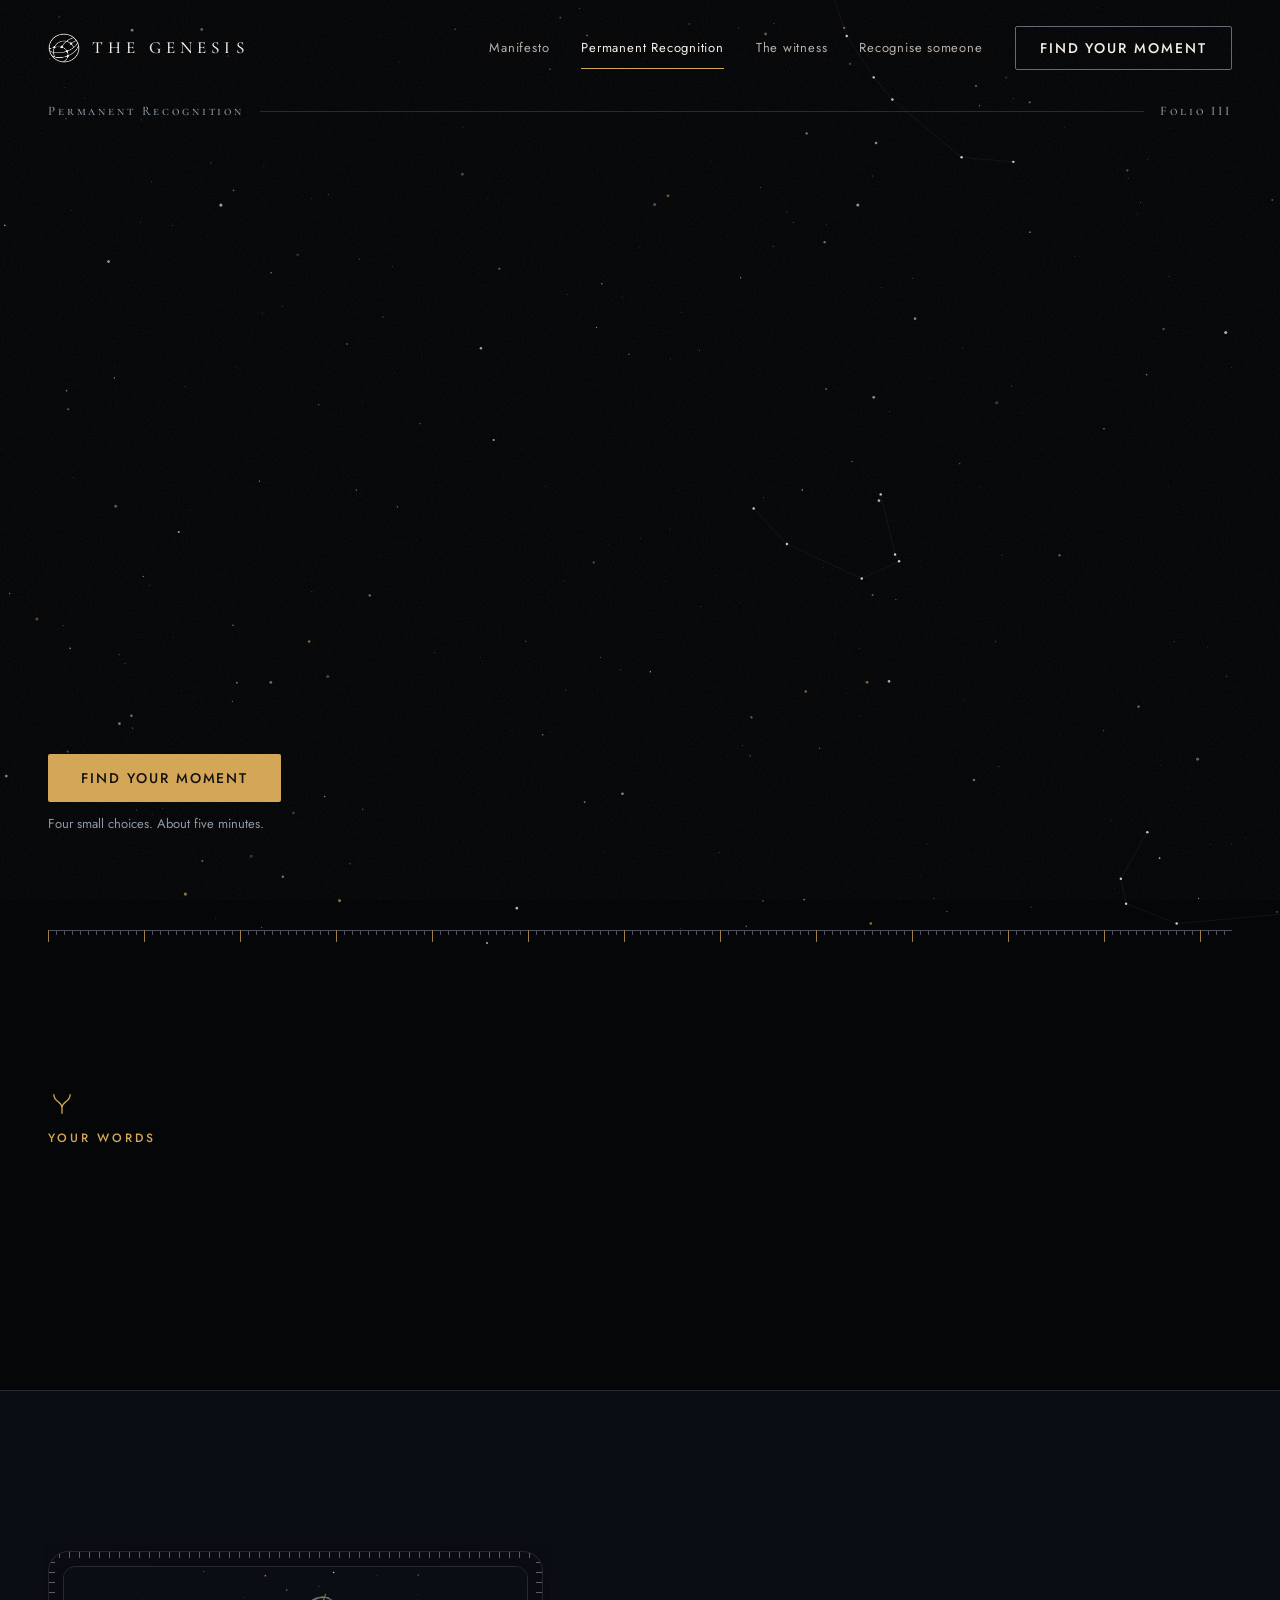
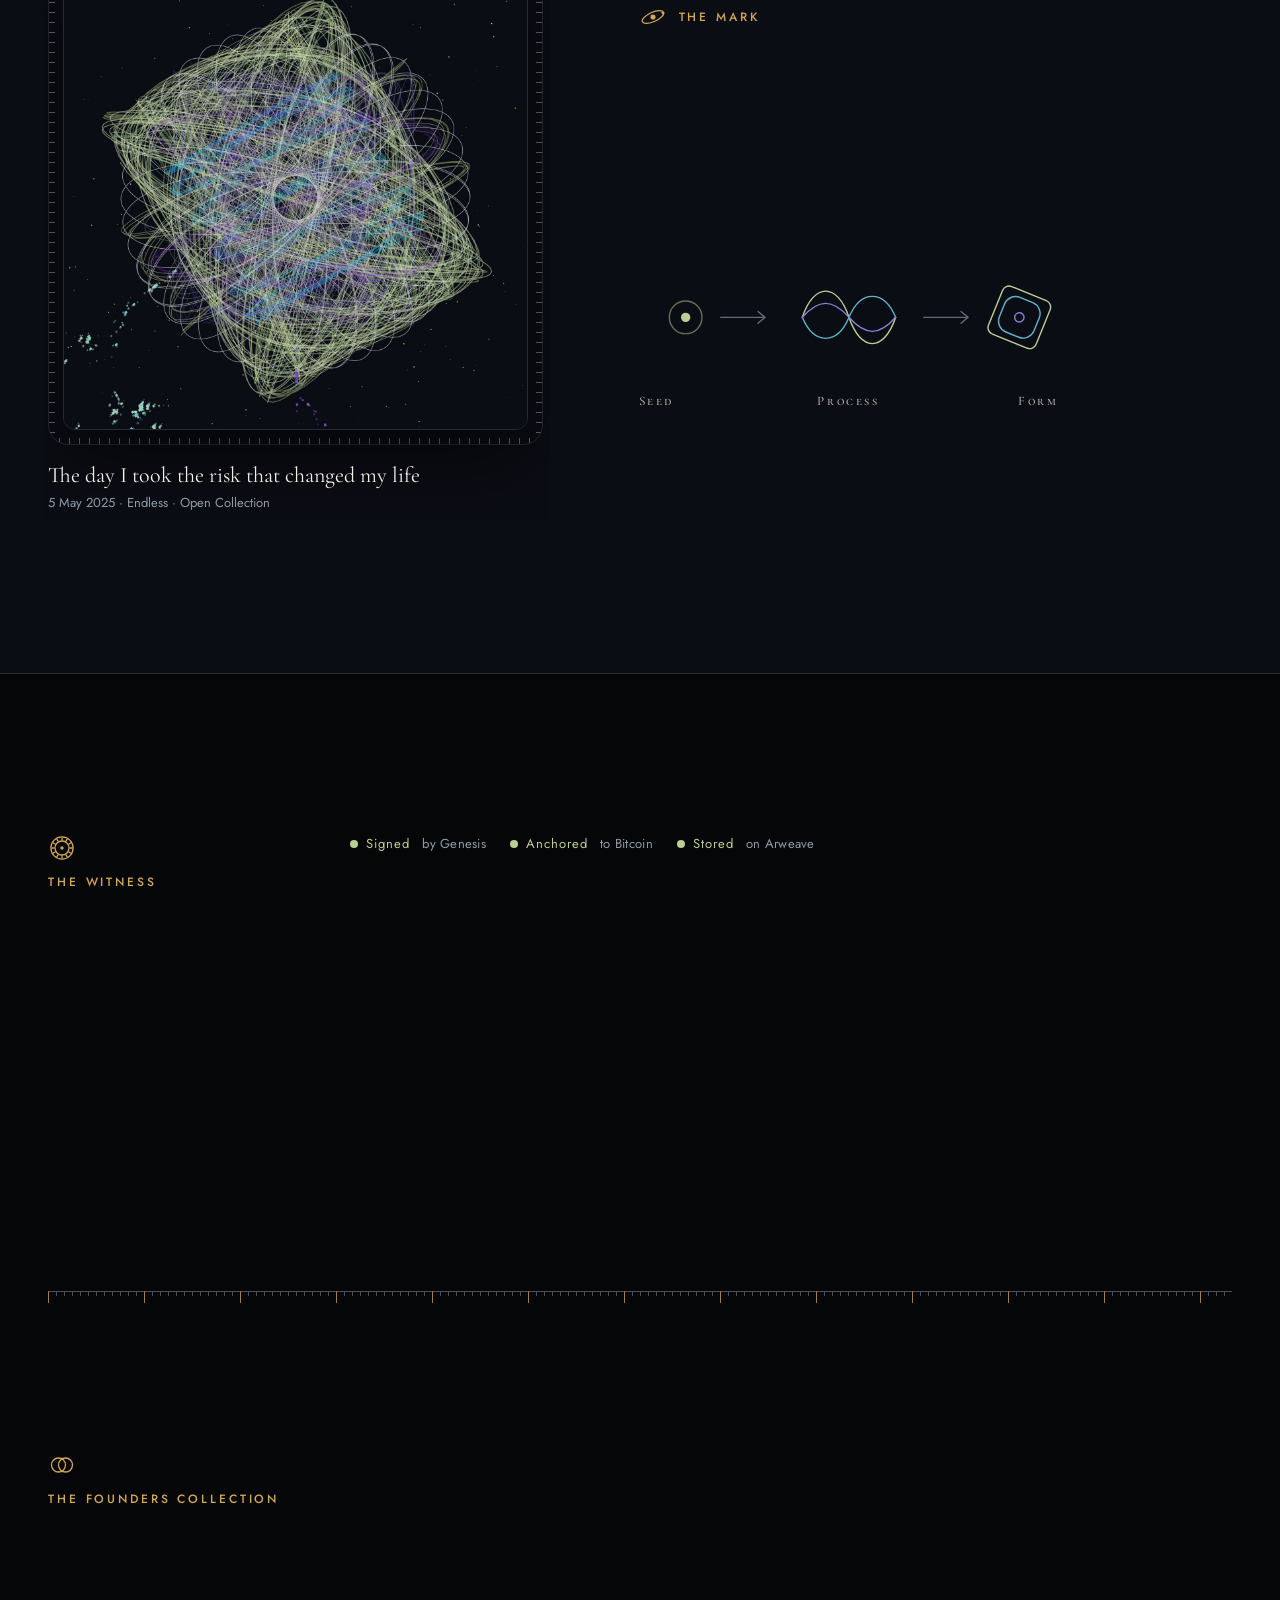
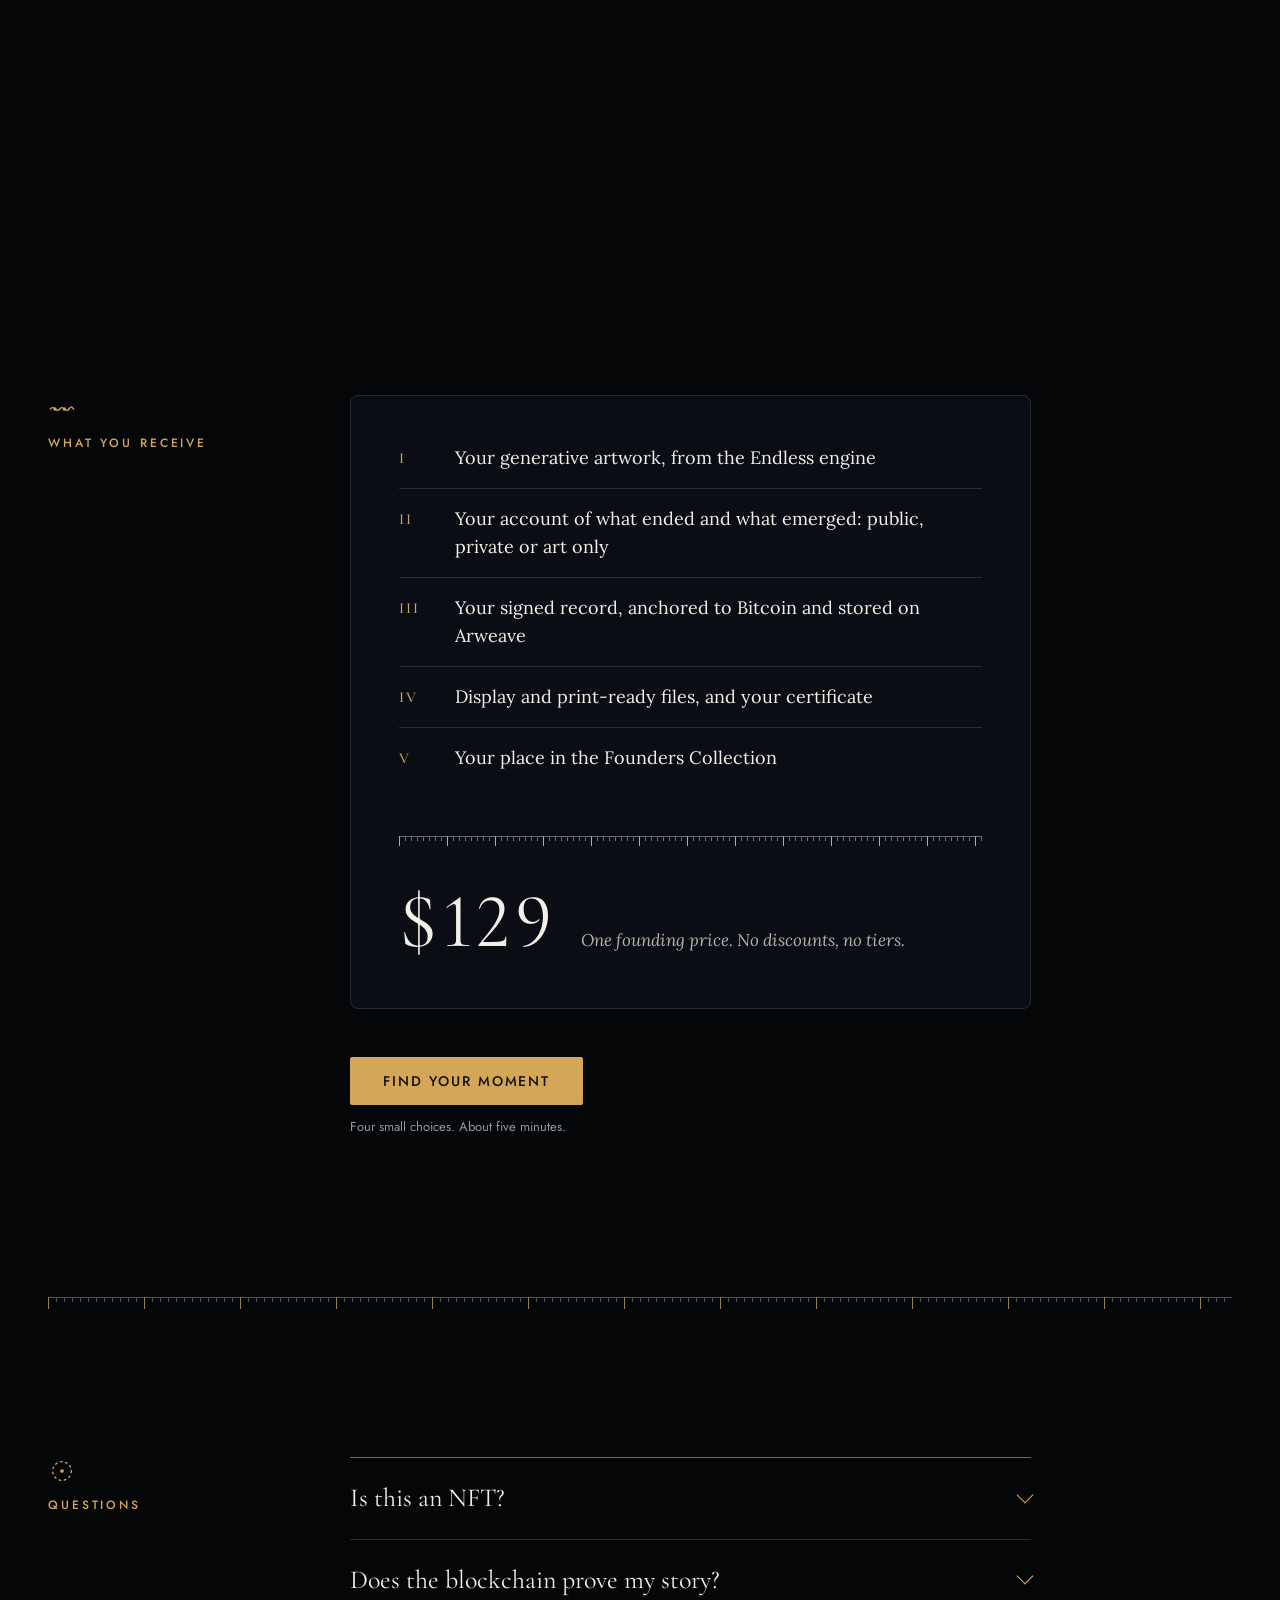
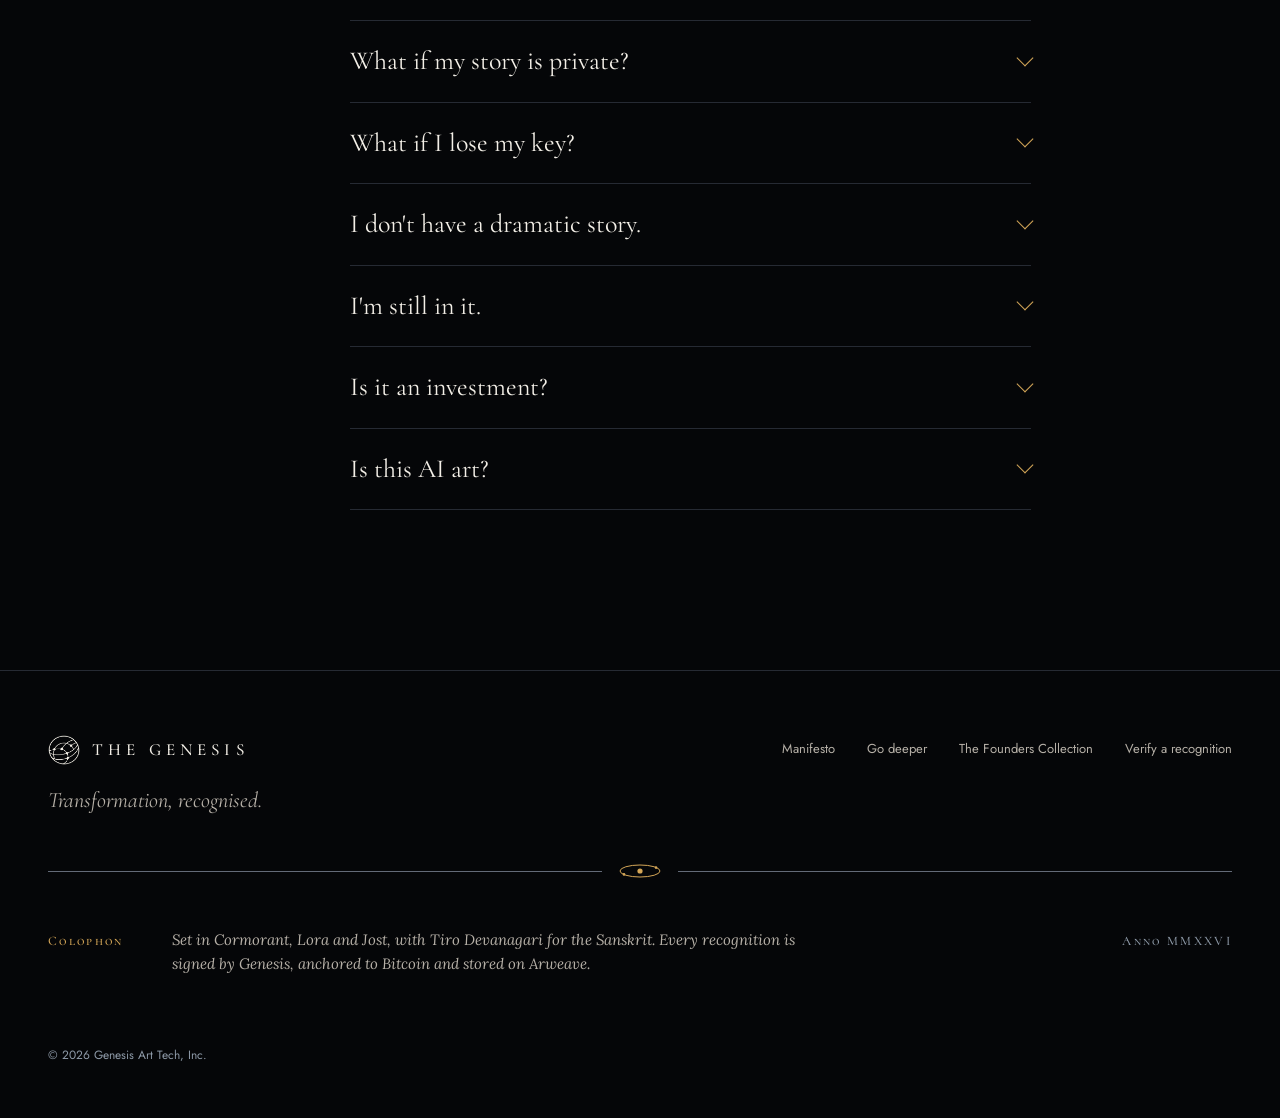
==== commit eda9fa26: "Add the timeless layer: astrolabe, manuscript and seal Rebuild the old instruments of witness in cod" ====
--- a/art-tech.html
+++ b/art-tech.html
@@ -8,11 +8,15 @@
 <link rel="icon" href="assets/genesis-emblem-brass.png">
 <link rel="preconnect" href="https://fonts.googleapis.com">
 <link rel="preconnect" href="https://fonts.gstatic.com" crossorigin>
-<link rel="stylesheet" href="https://fonts.googleapis.com/css2?family=Cormorant+Garamond:ital,wght@0,300;0,400;0,500;1,300;1,400&amp;family=IBM+Plex+Mono:wght@400&amp;family=Jost:wght@400;500&amp;family=Lora:ital,wght@0,400;1,400&amp;display=swap">
+<link rel="stylesheet" href="https://fonts.googleapis.com/css2?family=Cormorant+Garamond:ital,wght@0,300;0,400;0,500;1,300;1,400&amp;family=Cormorant+SC:wght@400;500&amp;family=Tiro+Devanagari+Sanskrit&amp;family=IBM+Plex+Mono:wght@400&amp;family=Jost:wght@400;500&amp;family=Lora:ital,wght@0,400;1,400&amp;display=swap">
 <link rel="stylesheet" href="styles/tokens.css">
 <link rel="stylesheet" href="styles/components.css">
 <link rel="stylesheet" href="styles/site.css">
+<link rel="stylesheet" href="styles/ornament.css">
 <script src="scripts/site.js" defer></script>
+<script src="scripts/seed.js" defer></script>
+<script src="scripts/sky.js" defer></script>
+<script src="scripts/seal.js" defer></script>
 </head>
 <body>
 <a class="skip g-btn g-btn--quiet" href="#main">Skip to content</a>
@@ -30,6 +34,7 @@
     </nav>
   </div>
 </header>
+<div class="wrap running-head" aria-hidden="true"><span>Permanent Recognition</span><span class="running-head__rule"></span><span>Folio III</span></div>
 
 <main id="main">
 
@@ -45,7 +50,7 @@
   <!-- 1. Your words -->
   <section class="section--rule section--tall">
     <div class="wrap grid-12">
-      <div class="col-label" data-reveal><span class="g-eyebrow">Your words</span></div>
+      <div class="col-label glyph-head" data-reveal><svg class="glyph" aria-hidden="true"><use href="#g-word"/></svg><span class="g-eyebrow">Your words</span></div>
       <div class="col-main-narrow stack" style="--stack: var(--space-5)">
         <h2 class="t-display-l" data-reveal>Only you can name it.</h2>
         <p class="t-body" data-reveal style="--d: 200ms">You choose what ended, what emerged and the day it ended. You write it in your own words. We never write it for you, and we never judge it.</p>
@@ -57,13 +62,23 @@
   <section class="section--surface section--tall">
     <div class="wrap split">
       <figure class="g-art" data-reveal>
-        <span class="g-art__frame"><img src="assets/endless-2620050a.jpg" width="1400" height="1400" loading="lazy" alt="Endless artwork for Recognition 2620050a: dense pale-green, cyan and violet filaments forming a rotated square around a small central ring"></span>
+        <span class="mat"><span class="g-art__frame"><img src="assets/endless-2620050a.jpg" width="1400" height="1400" loading="lazy" alt="Endless artwork for Recognition 2620050a: dense pale-green, cyan and violet filaments forming a rotated square around a small central ring"></span></span>
         <figcaption class="g-art__cap"><span class="g-art__title">The day I took the risk that changed my life</span>5 May 2025 · Endless · Open Collection</figcaption>
       </figure>
       <div class="stack" style="--stack: var(--space-5)">
-        <span class="g-eyebrow" data-reveal>The mark</span>
+        <div class="glyph-head" data-reveal><svg class="glyph" aria-hidden="true"><use href="#g-seed"/></svg><span class="g-eyebrow">The mark</span></div>
         <h2 class="t-display-l" data-reveal>A seed becomes a form.</h2>
         <p class="t-body" data-reveal>The Genesis engine, <em>Endless</em>, makes an artwork from the day your old form ended, your words and a unique seed. It isn't a picture of what happened. It's made the way transformation happens: from a seed, through a process, into a form no one could see in advance.</p>
+        <figure class="process" data-reveal aria-label="Seed, then process, then form">
+          <svg viewBox="0 0 360 96" aria-hidden="true">
+            <g class="process__seed"><circle cx="40" cy="44" r="4"/><circle cx="40" cy="44" r="14" class="ring"/></g>
+            <path class="process__arrow" d="M70 44H108M102 39l6 5-6 5"/>
+            <g class="process__flow"><path d="M140 44c10-30 30-30 40 0s30 30 40 0"/><path d="M140 44c10 24 30 24 40 0s30-24 40 0" class="c2"/><path d="M140 44c14-16 26-16 40 0s26 16 40 0" class="c3"/></g>
+            <path class="process__arrow" d="M244 44H282M276 39l6 5-6 5"/>
+            <g class="process__form" transform="translate(326 44) rotate(22)"><rect x="-22" y="-22" width="44" height="44" rx="6"/><rect x="-16" y="-16" width="32" height="32" rx="10" class="c2"/><circle r="4" class="c3"/></g>
+          </svg>
+          <figcaption><span>Seed</span><span>Process</span><span>Form</span></figcaption>
+        </figure>
         <p class="t-caption" data-reveal>Display and print files: PNG, SVG, PDF.</p>
       </div>
     </div>
@@ -72,7 +87,7 @@
   <!-- 3. The witness -->
   <section class="section--tall">
     <div class="wrap grid-12">
-      <div class="col-label" data-reveal><span class="g-eyebrow">The witness</span></div>
+      <div class="col-label glyph-head" data-reveal><svg class="glyph" aria-hidden="true"><use href="#g-seal"/></svg><span class="g-eyebrow">The witness</span></div>
       <div class="col-main-narrow stack" style="--stack: var(--space-5)">
         <div class="g-wstatus" role="list" data-reveal>
           <span class="g-wstatus__item" role="listitem">Signed<span class="g-wstatus__sub">by Genesis</span></span>
@@ -89,7 +104,7 @@
   <!-- 4. The Founders Collection -->
   <section class="section--rule section--tall">
     <div class="wrap grid-12">
-      <div class="col-label" data-reveal><span class="g-eyebrow">The Founders Collection</span></div>
+      <div class="col-label glyph-head" data-reveal><svg class="glyph" aria-hidden="true"><use href="#g-shared"/></svg><span class="g-eyebrow">The Founders Collection</span></div>
       <div class="col-main-narrow stack" style="--stack: var(--space-5)">
         <h2 class="t-display-l" data-reveal>One of the first 2,212.</h2>
         <p class="t-body" data-reveal>The Founders Collection is the first community of people whose transformation has been witnessed. Your piece is personal. Together, the pieces make the idea visible.</p>
@@ -101,7 +116,7 @@
   <!-- 5. What you receive -->
   <section class="section--tall" id="receive">
     <div class="wrap grid-12">
-      <div class="col-label" data-reveal><span class="g-eyebrow">What you receive</span></div>
+      <div class="col-label glyph-head" data-reveal><svg class="glyph" aria-hidden="true"><use href="#g-thread"/></svg><span class="g-eyebrow">What you receive</span></div>
       <div class="col-main-narrow">
         <div class="receive" data-reveal>
           <ul>
@@ -111,7 +126,7 @@
             <li>Display and print-ready files, and your certificate</li>
             <li>Your place in the Founders Collection</li>
           </ul>
-          <div class="price">
+          <div class="price price--inscribed">
             <strong>$129</strong>
             <span>One founding price. No discounts, no tiers.</span>
           </div>
@@ -126,7 +141,7 @@
   <!-- 6. Questions -->
   <section class="section--rule section--tall">
     <div class="wrap grid-12">
-      <div class="col-label" data-reveal><span class="g-eyebrow">Questions</span></div>
+      <div class="col-label glyph-head" data-reveal><svg class="glyph" aria-hidden="true"><use href="#g-silent"/></svg><span class="g-eyebrow">Questions</span></div>
       <div class="col-main-narrow faq" data-reveal>
         <details><summary>Is this an NFT?</summary><p>No. There's no token and nothing to trade. You own your artwork files and your record.</p></details>
         <details><summary>Does the blockchain prove my story?</summary><p>No. It proves that on this date you declared it, and that the record hasn't changed since. The story is yours.</p></details>
@@ -156,6 +171,12 @@
         <a href="verify.html">Verify a recognition</a>
       </nav>
     </div>
+    <div class="orule" aria-hidden="true"><span></span></div>
+    <div class="colophon">
+      <p class="colophon__head inscription">Colophon</p>
+      <p class="colophon__text">Set in Cormorant, Lora and Jost, with Tiro Devanagari for the Sanskrit. Every recognition is signed by Genesis, anchored to Bitcoin and stored on Arweave.</p>
+      <p class="colophon__year inscription">Anno MMXXVI</p>
+    </div>
     <p class="site-foot__legal">© 2026 Genesis Art Tech, Inc.</p>
   </div>
 </footer>
--- a/styles/tokens.css
+++ b/styles/tokens.css
@@ -19,6 +19,12 @@
   --art-cyan: #5FB4C9;
   --art-violet: #8C7FD6;
   --shadow-art: 0 24px 80px rgba(0, 0, 0, 0.6);
+  --rubric: #E2795A;
+  --lapis: #0C1630;
+  --lapis-line: #8FA6D9;
+  --seal-ink: #D4A657;
+  --glow-brass: rgba(212, 166, 87, 0.16);
+  --grain-opacity: 0.05;
 }
 [data-theme="vellum"] {
   --ground: #F6F1E7;
@@ -40,6 +46,12 @@
   --art-cyan: #5FB4C9;
   --art-violet: #8C7FD6;
   --shadow-art: 0 24px 60px rgba(20, 18, 16, 0.22);
+  --rubric: #A3391C;
+  --lapis: #1F3466;
+  --lapis-line: #1F3466;
+  --seal-ink: #A3391C;
+  --glow-brass: rgba(184, 138, 66, 0.18);
+  --grain-opacity: 0.09;
 }
 :root {
   --space-1: 4px;
@@ -63,6 +75,11 @@
   --font-serif: Lora, Georgia, "Times New Roman", serif;
   --font-label: Jost, "Futura", "Century Gothic", system-ui, sans-serif;
   --font-mono: "IBM Plex Mono", ui-monospace, Menlo, Consolas, monospace;
+  --font-inscription: "Cormorant SC", "Cormorant Garamond", Georgia, serif;
+  --font-devanagari: "Tiro Devanagari Sanskrit", "Noto Serif Devanagari", serif;
+  --line-hair: 1px;
+  --line-fine: 0.75px;
+  --tick: 6px;
 }
 .turn { font-family: var(--font-display); font-size: 64px; line-height: 68px; font-weight: 300; letter-spacing: -0.01em; }
 .display-l { font-family: var(--font-display); font-size: 48px; line-height: 54px; font-weight: 400; }
@@ -75,4 +92,5 @@
 .eyebrow { font-family: var(--font-label); font-size: 12px; line-height: 16px; font-weight: 500; letter-spacing: 0.24em; }
 .button { font-family: var(--font-label); font-size: 14px; line-height: 20px; font-weight: 500; letter-spacing: 0.14em; }
 .caption { font-family: var(--font-label); font-size: 13px; line-height: 20px; font-weight: 400; letter-spacing: 0.02em; }
+.inscription { font-family: var(--font-inscription); font-size: 15px; line-height: 20px; font-weight: 500; letter-spacing: 0.18em; }
 .record { font-family: var(--font-mono); font-size: 13px; line-height: 20px; font-weight: 400; }
--- a/styles/site.css
+++ b/styles/site.css
@@ -8,6 +8,7 @@
   --fs-display-l: clamp(34px, 4vw, 56px);
   --fs-display-m: clamp(26px, 2.8vw, 38px);
   --ease-out: cubic-bezier(0.16, 1, 0.3, 1);
+  --ease-ink: cubic-bezier(0.65, 0.05, 0.36, 1);
   --fade: 800ms;
   --scene: 600ms;
 }
@@ -295,12 +296,14 @@
 @media (max-width: 900px) { .verify-head, .verify-body { grid-template-columns: minmax(0, 1fr); gap: var(--space-7); } }
 
 /* ---------- Reveal on scroll ---------- */
-.js [data-reveal] { opacity: 0; transform: translateY(10px); filter: blur(4px); transition: opacity var(--fade) var(--ease-out), transform var(--fade) var(--ease-out), filter var(--fade) var(--ease-out); transition-delay: var(--d, 0ms); }
-.js [data-reveal].is-in { opacity: 1; transform: none; filter: none; }
-.js .opening [data-reveal] { transition-duration: 1200ms; }
+/* Ink: text is written in from left to right, sharpening from a slight blur. Everything else settles in. */
+.js [data-reveal] { opacity: 0; filter: blur(5px); transition: opacity var(--fade) var(--ease-out), filter var(--fade) var(--ease-out), clip-path 1500ms var(--ease-ink); transition-delay: var(--d, 0ms); }
+.js :is(h1, h2, h3, p, .g-eyebrow)[data-reveal] { clip-path: inset(-0.4em 100% -0.4em -0.2em); }
+.js [data-reveal].is-in { opacity: 1; filter: none; clip-path: inset(-0.4em -0.4em -0.4em -0.2em); }
+.js .opening [data-reveal] { transition-duration: 1200ms, 1200ms, 1900ms; }
 
 @media (prefers-reduced-motion: reduce) {
   *, *::before, *::after { animation: none !important; transition: none !important; }
-  .js [data-reveal] { opacity: 1; transform: none; filter: none; }
+  .js [data-reveal] { opacity: 1; transform: none; filter: none; clip-path: none; }
   .thread { display: none !important; }
 }
--- a/styles/ornament.css
+++ b/styles/ornament.css
@@ -0,0 +1,252 @@
+/* THE GENESIS — the timeless layer: texture, instruments, manuscript and seal. Values come from tokens.css. */
+
+/* ---------- Texture: paper fibre and ruling on vellum, star dust on night ---------- */
+body { position: relative; isolation: isolate; }
+body::before {
+  content: ""; position: fixed; inset: 0; z-index: -1; pointer-events: none;
+  opacity: var(--grain-opacity);
+  background-image: url("data:image/svg+xml,%3Csvg xmlns='http://www.w3.org/2000/svg' width='260' height='260'%3E%3Cfilter id='n'%3E%3CfeTurbulence type='fractalNoise' baseFrequency='.8' numOctaves='3' stitchTiles='stitch'/%3E%3CfeColorMatrix values='0 0 0 0 .5 0 0 0 0 .45 0 0 0 0 .38 0 0 0 1.7 -.45'/%3E%3C/filter%3E%3Crect width='100%25' height='100%25' filter='url(%23n)'/%3E%3C/svg%3E");
+  transition: opacity var(--scene) ease-out;
+}
+body::after {
+  content: ""; position: fixed; inset: 0; z-index: -1; pointer-events: none; opacity: 0;
+  background-image: repeating-linear-gradient(to bottom, transparent 0 33px, var(--hairline) 33px 34px);
+  transition: opacity var(--scene) ease-out;
+}
+[data-theme="vellum"] body::after { opacity: 0.55; }
+
+.starfield { position: fixed; left: 0; top: 0; width: 100vw; height: calc(100vh + 48px); z-index: -1; pointer-events: none; transition: opacity var(--scene) ease-out; }
+[data-theme="vellum"] .starfield { opacity: 0; }
+@supports (animation-timeline: scroll()) {
+  .starfield { animation: drift linear both; animation-timeline: scroll(root); }
+  @keyframes drift { to { transform: translateY(-48px); } }
+}
+
+/* ---------- Inscriptions ---------- */
+.inscription, .t-inscription { font-family: var(--font-inscription); font-weight: 500; letter-spacing: 0.18em; }
+.deva { font-family: var(--font-devanagari); font-style: normal; }
+.idate { display: inline-flex; flex-wrap: wrap; align-items: baseline; gap: var(--space-2) var(--space-4); }
+.idate__carved { font-family: var(--font-inscription); font-weight: 500; letter-spacing: 0.22em; color: var(--brass); }
+.idate__plain { font-family: var(--font-label); font-size: 13px; letter-spacing: 0.06em; color: var(--ink-muted); }
+
+.t-numeral { font-family: var(--font-inscription); font-weight: 400; font-size: clamp(72px, 8vw, 112px); line-height: 0.9; letter-spacing: 0.06em; color: var(--brass); }
+.numeral-limb { display: block; width: 120px; height: 10px; margin-top: var(--space-4);
+  background:
+    repeating-linear-gradient(90deg, var(--brass) 0 1px, transparent 1px 30px) left bottom / 100% 10px no-repeat,
+    repeating-linear-gradient(90deg, var(--hairline-strong) 0 1px, transparent 1px 6px) left bottom / 100% 5px no-repeat,
+    linear-gradient(var(--hairline-strong), var(--hairline-strong)) left bottom / 100% 1px no-repeat; }
+
+/* ---------- Glyphs ---------- */
+.glyph { width: 28px; height: 28px; flex: none; color: var(--brass); fill: none; stroke: currentColor; stroke-width: 1.1; stroke-linecap: round; stroke-linejoin: round; overflow: visible; }
+.glyph use { fill: none; }
+.glyph--l { width: 44px; height: 44px; stroke-width: 0.9; }
+.glyph-head { display: flex; align-items: center; gap: var(--space-3); margin-bottom: var(--space-3); }
+.glyph-head .g-eyebrow { margin: 0; }
+symbol .f { fill: currentColor; stroke: none; }
+
+/* ---------- Ornamental rules: the limb and the orbit ---------- */
+.section--rule { border-top: 0; position: relative; }
+.section--rule::before {
+  content: ""; position: absolute; top: 0; height: 12px;
+  left: max(var(--gutter), calc((100% - var(--wrap)) / 2 + var(--gutter)));
+  right: max(var(--gutter), calc((100% - var(--wrap)) / 2 + var(--gutter)));
+  background:
+    repeating-linear-gradient(90deg, var(--brass) 0 1px, transparent 1px 96px) left top / 100% 12px no-repeat,
+    repeating-linear-gradient(90deg, var(--hairline-strong) 0 1px, transparent 1px 8px) left top / 100% 5px no-repeat,
+    linear-gradient(var(--hairline-strong), var(--hairline-strong)) left top / 100% 1px no-repeat;
+  opacity: 0.75;
+}
+.orule { display: flex; align-items: center; gap: var(--space-4); margin-block: var(--space-7); }
+.orule::before, .orule::after { content: ""; flex: 1; height: 1px; background: var(--hairline-strong); }
+.orule span { width: 44px; height: 18px; flex: none; background: var(--brass);
+  -webkit-mask: url("data:image/svg+xml,%3Csvg xmlns='http://www.w3.org/2000/svg' viewBox='0 0 44 18'%3E%3Cellipse cx='22' cy='9' rx='20' ry='6' fill='none' stroke='black' stroke-width='1'/%3E%3Ccircle cx='22' cy='9' r='2.6'/%3E%3Ccircle cx='38' cy='5.6' r='1.3'/%3E%3Ccircle cx='6' cy='12.4' r='1.3'/%3E%3C/svg%3E") center / contain no-repeat;
+          mask: url("data:image/svg+xml,%3Csvg xmlns='http://www.w3.org/2000/svg' viewBox='0 0 44 18'%3E%3Cellipse cx='22' cy='9' rx='20' ry='6' fill='none' stroke='black' stroke-width='1'/%3E%3Ccircle cx='22' cy='9' r='2.6'/%3E%3Ccircle cx='38' cy='5.6' r='1.3'/%3E%3Ccircle cx='6' cy='12.4' r='1.3'/%3E%3C/svg%3E") center / contain no-repeat; }
+
+/* The limb mat: a graduated frame around an artwork, never on it */
+.mat { display: block; padding: 14px; border: 1px solid var(--hairline); border-radius: calc(var(--radius-lg) + 8px);
+  background:
+    repeating-linear-gradient(90deg, var(--hairline-strong) 0 1px, transparent 1px 10px) top / 100% 6px no-repeat,
+    repeating-linear-gradient(90deg, var(--hairline-strong) 0 1px, transparent 1px 10px) bottom / 100% 6px no-repeat,
+    repeating-linear-gradient(180deg, var(--hairline-strong) 0 1px, transparent 1px 10px) left / 6px 100% no-repeat,
+    repeating-linear-gradient(180deg, var(--hairline-strong) 0 1px, transparent 1px 10px) right / 6px 100% no-repeat; }
+.mat .g-art__frame { border-radius: var(--radius-lg); }
+
+/* ---------- The thread and its knots ---------- */
+.knot { display: none; }
+@supports (animation-timeline: scroll()) {
+  .knot { display: block; position: absolute; left: calc(var(--space-5) - 5px); top: 50%; width: 9px; height: 9px; border-radius: 50%; border: 1px solid var(--brass); background: var(--ground); z-index: 6; transition: background-color 900ms var(--ease-out), box-shadow 900ms var(--ease-out); }
+  .knot.is-in { background: var(--brass); box-shadow: 0 0 0 4px var(--ground), 0 0 0 5px var(--brass); }
+  @media (max-width: 760px) { .knot { left: calc(var(--space-2) - 4px); } }
+}
+.has-knot { position: relative; }
+
+/* ---------- The Astrolabe ---------- */
+.astrolabe { position: relative; width: 100%; max-width: 560px; aspect-ratio: 1; margin-inline: auto; }
+.astrolabe::before { content: ""; position: absolute; inset: -12%; border-radius: 50%; background: radial-gradient(closest-side, var(--glow-brass), transparent 72%); pointer-events: none; }
+.astro { position: relative; display: block; width: 100%; height: 100%; overflow: visible; fill: none; stroke: var(--brass); }
+.astro__ground { fill: var(--lapis); stroke: none; }
+.astro__plate circle, .astro__azimuth { stroke: var(--lapis-line); stroke-width: 0.5; opacity: 0.4; }
+.astro__strong { stroke: var(--brass); stroke-width: 0.9; opacity: 0.9; }
+.astro__faint { stroke: var(--lapis-line); stroke-width: 0.5; opacity: 0.45; }
+.astro__limb circle { stroke-width: 1; }
+.astro__ticks { stroke-width: 0.7; }
+.astro__hour { fill: var(--brass); stroke: none; font-family: var(--font-inscription); font-size: 10px; letter-spacing: 0.06em; text-anchor: middle; dominant-baseline: central; }
+.astro__rete { stroke-width: 1; }
+.astro__thin { stroke-width: 0.6; opacity: 0.8; }
+.astro__pointer { stroke-width: 0.8; }
+.astro__star { fill: var(--brass); stroke: none; }
+.astro__rule line { stroke-width: 0.8; opacity: 0.8; }
+.astro__vane { fill: var(--brass); stroke: none; opacity: 0.55; }
+.astro__hub { fill: var(--ground); stroke: var(--brass); stroke-width: 0.9; }
+.js .astro__rete { animation: rete 240s linear infinite; }
+@keyframes rete { to { transform: rotate(360deg); } }
+@supports (animation-timeline: scroll()) {
+  .js .astro__rule { animation: alidade linear both; animation-timeline: scroll(root); }
+  @keyframes alidade { from { transform: rotate(-24deg); } to { transform: rotate(156deg); } }
+}
+
+/* ---------- The Seal ---------- */
+.seal { position: relative; display: inline-block; width: 200px; aspect-ratio: 1; color: var(--seal-ink); }
+.seal::before { content: ""; position: absolute; inset: -18%; border-radius: 50%; background: radial-gradient(closest-side, var(--glow-brass), transparent 75%); pointer-events: none; }
+.seal--small { width: 56px; }
+.seal--small::before { display: none; }
+.seal__svg { position: relative; display: block; width: 100%; height: 100%; overflow: visible; }
+.seal__line { fill: none; stroke: currentColor; stroke-width: 0.8; }
+.seal__line--bold { stroke-width: 1.6; }
+.seal__ticks { fill: none; stroke: currentColor; stroke-width: 1; stroke-linecap: round; }
+.seal--small .seal__ticks { stroke-width: 2; }
+.seal--small .seal__line { stroke-width: 1.8; }
+.seal--small .seal__line--bold { stroke-width: 3; }
+.seal__node { fill: currentColor; }
+.seal__text { fill: currentColor; font-family: var(--font-inscription); font-size: 11.5px; font-weight: 500; letter-spacing: 0.1em; }
+.seal__deva { font-family: var(--font-devanagari); font-size: 13px; letter-spacing: 0.02em; }
+.seal--press { animation: press 1400ms var(--ease-out) both; }
+@keyframes press { 0% { opacity: 0; transform: scale(1.35) rotate(-14deg); filter: blur(8px); } 60% { opacity: 1; transform: scale(0.96) rotate(1deg); filter: blur(0); } 100% { opacity: 1; transform: none; } }
+
+/* ---------- Manuscript: running head, folio, initial, sidenotes ---------- */
+.running-head { display: flex; align-items: center; gap: var(--space-4); font-family: var(--font-inscription); font-size: 13px; font-weight: 500; letter-spacing: 0.22em; color: var(--ink-faint); padding-bottom: var(--space-2); }
+.running-head__rule { flex: 1; height: 1px; background: var(--hairline); }
+
+.folio { display: grid; grid-template-columns: minmax(0, 62ch) minmax(0, 220px); column-gap: var(--space-8); }
+.folio > * { grid-column: 1; }
+.folio__row { display: contents; }
+.folio__row > p { grid-column: 1; }
+.sidenote { grid-column: 2; align-self: start; margin: 6px 0 0; padding-top: var(--space-2); border-top: 1px solid var(--hairline); font-family: var(--font-serif); font-style: italic; font-size: 14px; line-height: 22px; color: var(--ink-muted); }
+.sidenote a { color: var(--brass); }
+.ref { font-family: var(--font-inscription); font-size: 0.7em; font-weight: 500; vertical-align: super; line-height: 0; color: var(--rubric); margin-left: 1px; }
+.sidenote .ref { vertical-align: baseline; font-size: 13px; margin: 0 var(--space-2) 0 0; }
+@media (max-width: 900px) {
+  .folio { grid-template-columns: minmax(0, 1fr); }
+  .sidenote { grid-column: 1; margin: var(--space-3) 0 var(--space-2) var(--space-5); }
+}
+.has-initial::first-letter { float: left; font-family: var(--font-display); font-weight: 500; font-size: 5.4em; line-height: 0.82; margin: 0.06em var(--space-3) 0 0; padding: 0.04em var(--space-2) 0.02em; color: var(--rubric); border: 1px solid var(--brass); }
+.rubric { color: var(--rubric); }
+
+/* ---------- Colophon ---------- */
+.colophon { display: grid; grid-template-columns: auto minmax(0, 1fr) auto; gap: var(--space-4) var(--space-7); align-items: baseline; }
+.colophon__head { font-size: 13px; color: var(--brass); }
+.colophon__text { font-family: var(--font-serif); font-style: italic; font-size: 15px; line-height: 24px; color: var(--ink-muted); max-width: 70ch; }
+.colophon__year { font-size: 13px; color: var(--ink-faint); white-space: nowrap; }
+@media (max-width: 760px) { .colophon { grid-template-columns: minmax(0, 1fr); } }
+
+/* ---------- Sealed letter (vellum invitation) ---------- */
+.letter { position: relative; isolation: isolate; }
+.letter::before { content: ""; position: absolute; inset: 0; z-index: -1; background: var(--surface); border: 1px solid var(--hairline-strong); filter: url(#deckle); }
+
+@media (prefers-reduced-motion: reduce) {
+  .starfield { transform: none !important; }
+  .astro__rete, .astro__rule, .seal--press { animation: none !important; transform: none; }
+}
+
+/* ---------- Home ---------- */
+.opening--sky { display: grid; grid-template-columns: minmax(0, 6fr) minmax(0, 5fr); align-items: center; gap: var(--space-8); }
+.opening__instrument { width: 100%; }
+@media (max-width: 900px) {
+  .opening--sky { grid-template-columns: minmax(0, 1fr); gap: var(--space-7); }
+  .opening__instrument { max-width: 340px; justify-self: center; order: -1; }
+  .opening--sky .opening__cue { margin-top: var(--space-7); }
+}
+.marks .glyph { margin-bottom: var(--space-4); }
+.word-pair .w-carved { display: block; font-family: var(--font-inscription); font-weight: 500; font-size: 22px; letter-spacing: 0.24em; color: var(--brass); margin-bottom: var(--space-2); }
+.word-pair .w-deva { display: block; font-size: 34px; line-height: 1.2; color: var(--brass); margin-bottom: var(--space-1); }
+.word-pair .w-carved + .w, .word-pair .w-deva + .w { font-size: 22px; color: var(--ink-muted); }
+/* The handoff: the emblem with one brass node turning slowly around it */
+.orbit { position: relative; width: 200px; height: 200px; display: grid; place-items: center; border-radius: 50%; background: radial-gradient(closest-side, var(--glow-brass), transparent 80%); }
+.orbit::before { content: ""; position: absolute; inset: 0; border-radius: 50%; border: 1px solid var(--hairline-strong); }
+.orbit::after { content: ""; position: absolute; inset: 24px; border-radius: 50%; border: 1px dashed var(--hairline-strong); opacity: 0.6; }
+.orbit img { position: relative; z-index: 1; width: 76px; height: auto; }
+.orbit__arm { position: absolute; inset: 0; z-index: 2; }
+.orbit__arm::before { content: ""; position: absolute; left: 50%; top: -4px; width: 8px; height: 8px; margin-left: -4px; border-radius: 50%; background: var(--brass); box-shadow: 0 0 0 4px var(--ground); }
+.js .orbit__arm { animation: rete 60s linear infinite; }
+@media (prefers-reduced-motion: reduce) { .orbit__arm { animation: none !important; } }
+
+/* ---------- Manifesto folio ---------- */
+.manifesto { max-width: 980px; }
+.manifesto .prose.folio p { max-width: 62ch; }
+.beliefs { counter-reset: b; }
+.beliefs li::before { content: counter(b, upper-roman); font-family: var(--font-inscription); font-weight: 500; font-size: 26px; letter-spacing: 0.08em; color: var(--rubric); }
+.signoff__mark { display: flex; align-items: center; gap: var(--space-5); }
+.signoff__mark .seal { width: 72px; }
+
+/* ---------- Go deeper: a commonplace book ---------- */
+.deeper-grid .g-deeper { position: relative; background-color: var(--surface);
+  background-image: repeating-linear-gradient(to bottom, transparent 0 27px, var(--hairline) 27px 28px);
+  background-position: 0 var(--space-8); }
+.deeper-grid .g-deeper__num { display: flex; align-items: center; justify-content: space-between; gap: var(--space-3); }
+.deeper-grid .g-deeper__num span { font-family: var(--font-inscription); font-size: 14px; font-weight: 500; letter-spacing: 0.22em; color: var(--brass); }
+.deeper-grid .g-deeper__src::before { content: "\2020"; margin-right: var(--space-2); font-family: var(--font-display); font-size: 15px; color: var(--brass); }
+
+/* ---------- Permanent Recognition ---------- */
+.col-label.glyph-head { align-self: start; flex-direction: column; align-items: flex-start; }
+.process { margin: var(--space-3) 0 0; max-width: 420px; }
+.process svg { display: block; width: 100%; height: auto; fill: none; stroke-width: 1.2; stroke-linecap: round; }
+.process__seed circle { fill: var(--art-verdant); stroke: none; }
+.process__seed .ring { fill: none; stroke: var(--art-verdant); opacity: 0.5; }
+.process__arrow { stroke: var(--hairline-strong); }
+.process__flow path { stroke: var(--art-verdant); }
+.process__flow .c2 { stroke: var(--art-cyan); }
+.process__flow .c3 { stroke: var(--art-violet); }
+.process__form rect { stroke: var(--art-verdant); }
+.process__form .c2 { stroke: var(--art-cyan); }
+.process__form .c3 { fill: none; stroke: var(--art-violet); }
+.process figcaption { display: grid; grid-template-columns: repeat(3, 1fr); margin-top: var(--space-2); font-family: var(--font-inscription); font-size: 13px; font-weight: 500; letter-spacing: 0.2em; color: var(--ink-muted); }
+.process figcaption span:nth-child(2) { text-align: center; }
+.process figcaption span:nth-child(3) { text-align: right; }
+.receive ul { counter-reset: led; }
+.receive li { counter-increment: led; grid-template-columns: 56px 1fr; }
+.receive li::before { content: counter(led, upper-roman); width: auto; height: auto; margin: 0; background: none; font-family: var(--font-inscription); font-size: 15px; font-weight: 500; letter-spacing: 0.12em; color: var(--brass); }
+.price--inscribed strong { font-family: var(--font-inscription); font-weight: 400; letter-spacing: 0.06em; }
+.price--inscribed { border-top: 0; position: relative; padding-top: var(--space-7); }
+.price--inscribed::before { content: ""; position: absolute; left: 0; right: 0; top: 0; height: 10px;
+  background:
+    repeating-linear-gradient(90deg, var(--brass) 0 1px, transparent 1px 48px) left top / 100% 10px no-repeat,
+    repeating-linear-gradient(90deg, var(--hairline-strong) 0 1px, transparent 1px 6px) left top / 100% 5px no-repeat,
+    linear-gradient(var(--hairline-strong), var(--hairline-strong)) left top / 100% 1px no-repeat; }
+
+/* ---------- The witness ---------- */
+.proof__name .seal { margin-bottom: var(--space-4); }
+.does--tablet { border: 1px solid var(--hairline-strong); outline: 1px solid var(--hairline); outline-offset: 6px; border-radius: var(--radius-xs); padding: var(--space-6); }
+.does--tablet > div { padding-top: 0; }
+.does--tablet h2 { font-family: var(--font-inscription); font-size: 15px; letter-spacing: 0.24em; color: var(--brass); }
+@media (max-width: 760px) { .does--tablet { padding: var(--space-5); } .does--tablet > div + div { padding-top: var(--space-6); } }
+
+/* ---------- Verify ---------- */
+.verify-seal { width: 160px; margin-bottom: var(--space-5); }
+.verify-meta .idate__carved { font-size: 15px; }
+.g-wrecord--colophon { border-top: 3px double var(--hairline-strong); border-bottom: 3px double var(--hairline-strong); border-left: 0; border-right: 0; border-radius: 0; }
+.g-wrecord .idate__carved { font-size: 14px; }
+
+/* ---------- The Founders Collection ---------- */
+.plate { display: block; margin-bottom: var(--space-2); font-family: var(--font-inscription); font-size: 13px; font-weight: 500; letter-spacing: 0.24em; color: var(--brass); }
+.collection-open { position: relative; overflow: hidden; background: var(--lapis); border-color: var(--hairline-strong); }
+.collection-open > * { position: relative; }
+.starchart { position: absolute !important; inset: 0; width: 100%; height: 100%; pointer-events: none; }
+
+/* ---------- Recognise someone: the sealed letter ---------- */
+.invite-card.letter { background: none; border: 0; }
+.invite-card .has-initial::first-letter { float: none; font-size: 1.5em; font-style: normal; line-height: 1; margin: 0; padding: 0; border: 0; }
+.letter__seal { display: block; width: 104px; margin: var(--space-7) auto 0; }
+.packs strong { font-family: var(--font-inscription); font-weight: 400; }
+.folio__row + .folio__row > *, .folio > .turnline { margin-top: var(--space-6); }
+@media (max-width: 900px) { .folio__row + .folio__row > .sidenote { margin-top: var(--space-3); } }
+.opening--sky, .screen[data-screen="threshold"] { overflow-x: clip; overflow-clip-margin: 0; }
